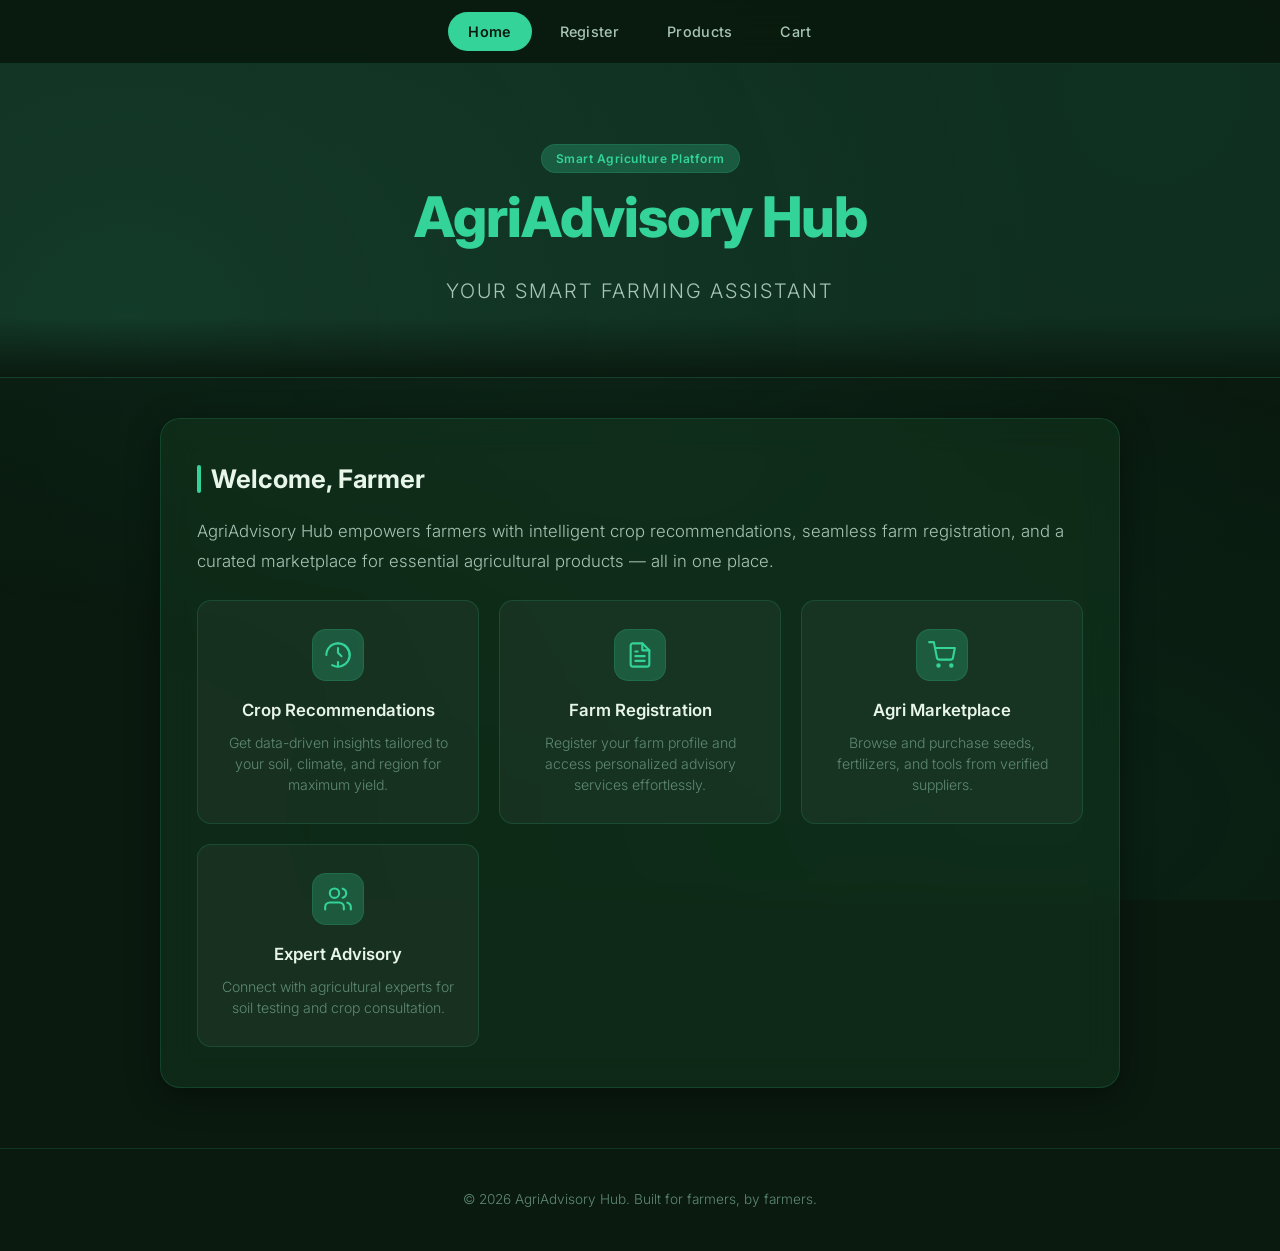
==== index.html @ b6ea13cc "feat: full UI overhaul, product catalogue, checkout with DB - Premium dark Earth & Growth theme (gla" ====
<!DOCTYPE html>
<html lang="en">

<head>
  <meta charset="UTF-8">
  <meta name="viewport" content="width=device-width, initial-scale=1.0">
  <meta name="description"
    content="AgriAdvisory Hub — Smart farming assistant for crop recommendations, farm registration, and agricultural products.">
  <title>AgriAdvisory Hub — Smart Farming Assistant</title>
  <link rel="stylesheet" href="style.css">
</head>

<body>

  <nav>
    <a href="index.html" class="active">Home</a>
    <a href="register.html">Register</a>
    <a href="products.html">Products</a>
    <a href="checkout.html">Cart</a>
  </nav>

  <header>
    <span class="badge">Smart Agriculture Platform</span>
    <h1>AgriAdvisory Hub</h1>
    <p>Your Smart Farming Assistant</p>
  </header>

  <div class="section">
    <h2>Welcome, Farmer</h2>
    <p>
      AgriAdvisory Hub empowers farmers with intelligent crop recommendations,
      seamless farm registration, and a curated marketplace for essential
      agricultural products — all in one place.
    </p>

    <div class="features">
      <div class="feature-card">
        <div class="feature-icon">
          <svg xmlns="http://www.w3.org/2000/svg" width="28" height="28" viewBox="0 0 24 24" fill="none"
            stroke="currentColor" stroke-width="1.8" stroke-linecap="round" stroke-linejoin="round">
            <path d="M12 2a10 10 0 0 1 10 10" />
            <path d="M2 12C2 6.48 6.48 2 12 2" />
            <path d="M7 20.7a10 10 0 0 0 10-17.4" />
            <path d="M12 22v-4" />
            <path d="M12 6v4l3 3" />
          </svg>
        </div>
        <h3>Crop Recommendations</h3>
        <p>Get data-driven insights tailored to your soil, climate, and region for maximum yield.</p>
      </div>
      <div class="feature-card">
        <div class="feature-icon">
          <svg xmlns="http://www.w3.org/2000/svg" width="28" height="28" viewBox="0 0 24 24" fill="none"
            stroke="currentColor" stroke-width="1.8" stroke-linecap="round" stroke-linejoin="round">
            <path d="M14 2H6a2 2 0 0 0-2 2v16a2 2 0 0 0 2 2h12a2 2 0 0 0 2-2V8z" />
            <polyline points="14 2 14 8 20 8" />
            <line x1="16" y1="13" x2="8" y2="13" />
            <line x1="16" y1="17" x2="8" y2="17" />
            <polyline points="10 9 9 9 8 9" />
          </svg>
        </div>
        <h3>Farm Registration</h3>
        <p>Register your farm profile and access personalized advisory services effortlessly.</p>
      </div>
      <div class="feature-card">
        <div class="feature-icon">
          <svg xmlns="http://www.w3.org/2000/svg" width="28" height="28" viewBox="0 0 24 24" fill="none"
            stroke="currentColor" stroke-width="1.8" stroke-linecap="round" stroke-linejoin="round">
            <circle cx="9" cy="21" r="1" />
            <circle cx="20" cy="21" r="1" />
            <path d="M1 1h4l2.68 13.39a2 2 0 0 0 2 1.61h9.72a2 2 0 0 0 2-1.61L23 6H6" />
          </svg>
        </div>
        <h3>Agri Marketplace</h3>
        <p>Browse and purchase seeds, fertilizers, and tools from verified suppliers.</p>
      </div>
      <div class="feature-card">
        <div class="feature-icon">
          <svg xmlns="http://www.w3.org/2000/svg" width="28" height="28" viewBox="0 0 24 24" fill="none"
            stroke="currentColor" stroke-width="1.8" stroke-linecap="round" stroke-linejoin="round">
            <path d="M17 21v-2a4 4 0 0 0-4-4H5a4 4 0 0 0-4 4v2" />
            <circle cx="9" cy="7" r="4" />
            <path d="M23 21v-2a4 4 0 0 0-3-3.87" />
            <path d="M16 3.13a4 4 0 0 1 0 7.75" />
          </svg>
        </div>
        <h3>Expert Advisory</h3>
        <p>Connect with agricultural experts for soil testing and crop consultation.</p>
      </div>
    </div>
  </div>

  <footer>
    <p>&copy; 2026 AgriAdvisory Hub. Built for farmers, by farmers.</p>
  </footer>

</body>

</html>
---- style.css ----
/* ===== GOOGLE FONTS ===== */
@import url('https://fonts.googleapis.com/css2?family=Inter:wght@300;400;500;600;700;800&display=swap');

/* ===== CSS VARIABLES ===== */
:root {
    --bg-primary: #0a1a0f;
    --bg-secondary: #0f261a;
    --bg-card: rgba(20, 60, 35, 0.45);
    --bg-card-hover: rgba(30, 80, 50, 0.55);
    --bg-glass: rgba(255, 255, 255, 0.04);

    --accent-primary: #34d399;
    --accent-secondary: #10b981;
    --accent-glow: rgba(52, 211, 153, 0.25);
    --accent-dark: #059669;

    --text-primary: #e8f5e9;
    --text-secondary: #a7c4b5;
    --text-muted: #5f8a72;

    --border-color: rgba(52, 211, 153, 0.15);
    --border-glow: rgba(52, 211, 153, 0.35);

    --shadow-sm: 0 2px 8px rgba(0, 0, 0, 0.3);
    --shadow-md: 0 8px 32px rgba(0, 0, 0, 0.4);
    --shadow-lg: 0 16px 48px rgba(0, 0, 0, 0.5);
    --shadow-glow: 0 0 30px rgba(52, 211, 153, 0.15);

    --radius-sm: 8px;
    --radius-md: 14px;
    --radius-lg: 20px;
    --radius-xl: 28px;

    --transition-fast: 0.2s cubic-bezier(0.4, 0, 0.2, 1);
    --transition-smooth: 0.4s cubic-bezier(0.4, 0, 0.2, 1);
    --transition-bounce: 0.5s cubic-bezier(0.34, 1.56, 0.64, 1);
}

/* ===== RESET & BASE ===== */
*,
*::before,
*::after {
    margin: 0;
    padding: 0;
    box-sizing: border-box;
}

html {
    scroll-behavior: smooth;
}

body {
    font-family: 'Inter', -apple-system, BlinkMacSystemFont, sans-serif;
    background: var(--bg-primary);
    color: var(--text-primary);
    min-height: 100vh;
    overflow-x: hidden;
    line-height: 1.6;
}

/* Animated background grain / pattern */
body::before {
    content: '';
    position: fixed;
    top: 0;
    left: 0;
    width: 100%;
    height: 100%;
    background:
        radial-gradient(ellipse 80% 60% at 20% 10%, rgba(52, 211, 153, 0.06), transparent),
        radial-gradient(ellipse 60% 50% at 80% 90%, rgba(16, 185, 129, 0.05), transparent),
        radial-gradient(ellipse 50% 40% at 50% 50%, rgba(52, 211, 153, 0.03), transparent);
    pointer-events: none;
    z-index: 0;
}

/* ===== NAVBAR ===== */
nav {
    position: sticky;
    top: 0;
    z-index: 100;
    background: rgba(10, 26, 15, 0.85);
    backdrop-filter: blur(20px) saturate(1.5);
    -webkit-backdrop-filter: blur(20px) saturate(1.5);
    border-bottom: 1px solid var(--border-color);
    padding: 0 40px;
    display: flex;
    justify-content: center;
    align-items: center;
    gap: 8px;
    height: 64px;
    transition: var(--transition-smooth);
}

nav a {
    color: var(--text-secondary);
    text-decoration: none;
    font-weight: 500;
    font-size: 0.9rem;
    padding: 8px 20px;
    border-radius: 50px;
    letter-spacing: 0.3px;
    transition: var(--transition-fast);
    position: relative;
    overflow: hidden;
}

nav a::before {
    content: '';
    position: absolute;
    inset: 0;
    background: var(--accent-glow);
    border-radius: 50px;
    opacity: 0;
    transform: scale(0.8);
    transition: var(--transition-smooth);
}

nav a:hover {
    color: var(--accent-primary);
    transform: translateY(-1px);
}

nav a:hover::before {
    opacity: 1;
    transform: scale(1);
}

nav a.active,
.active {
    color: var(--bg-primary);
    background: var(--accent-primary);
    font-weight: 600;
}

nav a.active::before {
    display: none;
}

/* ===== HEADER / HERO ===== */
header {
    position: relative;
    text-align: center;
    padding: 80px 30px 70px;
    background: var(--bg-secondary);
    border-bottom: 1px solid var(--border-color);
    overflow: hidden;
    z-index: 1;
}

header::before {
    content: '';
    position: absolute;
    top: -50%;
    left: -50%;
    width: 200%;
    height: 200%;
    background:
        radial-gradient(circle at 30% 70%, rgba(52, 211, 153, 0.12), transparent 50%),
        radial-gradient(circle at 70% 30%, rgba(16, 185, 129, 0.08), transparent 50%);
    animation: heroFloat 20s ease-in-out infinite alternate;
    z-index: -1;
}

@keyframes heroFloat {
    0% {
        transform: translate(0, 0) rotate(0deg);
    }

    100% {
        transform: translate(-5%, 3%) rotate(3deg);
    }
}

header::after {
    content: '';
    position: absolute;
    bottom: 0;
    left: 0;
    width: 100%;
    height: 60px;
    background: linear-gradient(to top, var(--bg-primary), transparent);
    z-index: 1;
}

header h1 {
    font-size: clamp(2.2rem, 5vw, 3.5rem);
    font-weight: 800;
    letter-spacing: -1px;
    margin-bottom: 12px;
    color: var(--accent-primary);
    position: relative;
    z-index: 2;
    animation: fadeInUp 0.8s ease-out;
}

header p {
    font-size: clamp(1rem, 2.5vw, 1.25rem);
    color: var(--text-secondary);
    font-weight: 300;
    letter-spacing: 2px;
    text-transform: uppercase;
    position: relative;
    z-index: 2;
    animation: fadeInUp 0.8s ease-out 0.15s both;
}

/* ===== ANIMATIONS ===== */
@keyframes fadeInUp {
    from {
        opacity: 0;
        transform: translateY(30px);
    }

    to {
        opacity: 1;
        transform: translateY(0);
    }
}

@keyframes fadeIn {
    from {
        opacity: 0;
    }

    to {
        opacity: 1;
    }
}

@keyframes slideUp {
    from {
        opacity: 0;
        transform: translateY(40px);
    }

    to {
        opacity: 1;
        transform: translateY(0);
    }
}

@keyframes pulse {

    0%,
    100% {
        transform: scale(1);
    }

    50% {
        transform: scale(1.03);
    }
}

@keyframes shimmer {
    0% {
        background-position: -200% center;
    }

    100% {
        background-position: 200% center;
    }
}

/* ===== SECTION (CARD) ===== */
.section {
    position: relative;
    background: var(--bg-card);
    backdrop-filter: blur(16px);
    -webkit-backdrop-filter: blur(16px);
    margin: 40px auto;
    padding: 40px 36px;
    max-width: 960px;
    border-radius: var(--radius-lg);
    border: 1px solid var(--border-color);
    box-shadow: var(--shadow-md);
    z-index: 1;
    animation: slideUp 0.6s ease-out 0.2s both;
    transition: var(--transition-smooth);
}

.section:hover {
    border-color: var(--border-glow);
    box-shadow: var(--shadow-md), var(--shadow-glow);
    transform: translateY(-2px);
}

.section h2 {
    font-size: 1.6rem;
    font-weight: 700;
    margin-bottom: 16px;
    color: var(--text-primary);
    display: flex;
    align-items: center;
    gap: 10px;
}

.section h2::before {
    content: '';
    display: inline-block;
    width: 4px;
    height: 28px;
    background: var(--accent-primary);
    border-radius: 4px;
}

.section p {
    color: var(--text-secondary);
    font-size: 1.05rem;
    line-height: 1.8;
    font-weight: 300;
}

/* ===== FORM ELEMENTS ===== */
input,
select,
textarea {
    width: 100%;
    padding: 14px 18px;
    margin: 8px 0;
    display: block;
    border-radius: var(--radius-sm);
    border: 1px solid var(--border-color);
    background: var(--bg-glass);
    color: var(--text-primary);
    font-family: 'Inter', sans-serif;
    font-size: 0.95rem;
    font-weight: 400;
    transition: var(--transition-fast);
    outline: none;
}

input::placeholder,
textarea::placeholder {
    color: var(--text-muted);
    font-weight: 300;
}

input:focus,
select:focus,
textarea:focus {
    border-color: var(--accent-primary);
    box-shadow: 0 0 0 3px var(--accent-glow), var(--shadow-sm);
    background: rgba(255, 255, 255, 0.06);
}

textarea {
    min-height: 100px;
    resize: vertical;
}

select {
    cursor: pointer;
    appearance: none;
    background-image: url("data:image/svg+xml,%3Csvg xmlns='http://www.w3.org/2000/svg' width='12' height='8' viewBox='0 0 12 8'%3E%3Cpath d='M1 1l5 5 5-5' stroke='%2334d399' stroke-width='2' fill='none'/%3E%3C/svg%3E");
    background-repeat: no-repeat;
    background-position: right 16px center;
    padding-right: 40px;
}

select option {
    background: var(--bg-secondary);
    color: var(--text-primary);
}

/* ===== BUTTONS ===== */
button {
    padding: 12px 28px;
    background: var(--accent-primary);
    color: var(--bg-primary);
    border: none;
    border-radius: var(--radius-sm);
    cursor: pointer;
    font-family: 'Inter', sans-serif;
    font-size: 0.9rem;
    font-weight: 600;
    letter-spacing: 0.3px;
    transition: var(--transition-fast);
    position: relative;
    overflow: hidden;
}

button:hover {
    background: var(--accent-secondary);
    transform: translateY(-1px);
}

button:active {
    transform: translateY(0) scale(0.98);
}

/* Delete / Remove button style */
button.btn-danger,
li button {
    background: #dc2626;
    color: #fff;
    padding: 8px 18px;
    font-size: 0.8rem;
}

button.btn-danger:hover,
li button:hover {
    background: #b91c1c;
}

/* ===== PRODUCTS GRID ===== */
#products {
    display: grid;
    grid-template-columns: repeat(auto-fill, minmax(270px, 1fr));
    gap: 24px;
    list-style: none;
    padding: 0;
}

#products li,
.product {
    background: var(--bg-card);
    backdrop-filter: blur(12px);
    -webkit-backdrop-filter: blur(12px);
    padding: 24px;
    border-radius: var(--radius-md);
    border: 1px solid var(--border-color);
    text-align: center;
    display: flex;
    flex-direction: column;
    align-items: center;
    gap: 12px;
    transition: var(--transition-smooth);
    animation: slideUp 0.5s ease-out both;
    color: var(--text-primary);
    font-weight: 500;
}

#products li:nth-child(1) {
    animation-delay: 0.1s;
}

#products li:nth-child(2) {
    animation-delay: 0.2s;
}

#products li:nth-child(3) {
    animation-delay: 0.3s;
}

#products li:nth-child(4) {
    animation-delay: 0.4s;
}

#products li:nth-child(5) {
    animation-delay: 0.5s;
}

#products li:nth-child(6) {
    animation-delay: 0.6s;
}

#products li:hover,
.product:hover {
    border-color: var(--border-glow);
    transform: translateY(-6px);
    box-shadow: var(--shadow-lg), var(--shadow-glow);
    background: var(--bg-card-hover);
}

.product img,
#products li img {
    width: 120px;
    height: 120px;
    object-fit: cover;
    border-radius: var(--radius-sm);
    border: 2px solid var(--border-color);
    transition: var(--transition-smooth);
}

#products li:hover img,
.product:hover img {
    border-color: var(--accent-primary);
    transform: scale(1.05);
}

#products li button {
    background: var(--accent-primary);
    color: var(--bg-primary);
    margin-top: 8px;
    border-radius: var(--radius-sm);
}

#products li button:hover {
    background: var(--accent-secondary);
}

/* ===== CART LIST ===== */
#cart {
    list-style: none;
    padding: 0;
}

#cart li,
li {
    list-style: none;
    background: var(--bg-glass);
    border: 1px solid var(--border-color);
    padding: 16px 20px;
    margin: 10px 0;
    border-radius: var(--radius-sm);
    display: flex;
    justify-content: space-between;
    align-items: center;
    color: var(--text-primary);
    font-weight: 500;
    transition: var(--transition-fast);
    animation: fadeIn 0.4s ease-out both;
}

#cart li:hover {
    background: var(--bg-card);
    border-color: var(--border-glow);
}

/* ===== TOTAL ===== */
h3#total,
#total {
    font-size: 1.4rem;
    font-weight: 700;
    color: var(--accent-primary);
    margin-top: 24px;
    padding: 20px 24px;
    background: var(--bg-glass);
    border: 1px solid var(--border-color);
    border-radius: var(--radius-sm);
    text-align: right;
}

/* ===== TOAST NOTIFICATION ===== */
.toast {
    position: fixed;
    bottom: 30px;
    right: 30px;
    background: var(--accent-primary);
    color: var(--bg-primary);
    padding: 14px 28px;
    border-radius: var(--radius-sm);
    font-weight: 600;
    font-size: 0.9rem;
    box-shadow: var(--shadow-md);
    display: none;
    z-index: 1000;
    transition: opacity 0.4s ease, transform 0.4s ease;
}

@keyframes toastIn {
    from {
        opacity: 0;
        transform: translateY(20px) scale(0.9);
    }

    to {
        opacity: 1;
        transform: translateY(0) scale(1);
    }
}

/* ===== MESSAGE / STATUS ===== */
#msg {
    margin-top: 16px;
    padding: 14px 20px;
    border-radius: var(--radius-sm);
    font-weight: 500;
    color: var(--accent-primary);
    background: var(--bg-glass);
    border: 1px solid var(--accent-glow);
    text-align: center;
    animation: fadeIn 0.4s ease-out;
}

#msg:empty {
    display: none;
}

/* ===== FOOTER ===== */
footer {
    text-align: center;
    padding: 40px 20px;
    color: var(--text-muted);
    font-size: 0.85rem;
    font-weight: 300;
    border-top: 1px solid var(--border-color);
    margin-top: 60px;
}

footer a {
    color: var(--accent-primary);
    text-decoration: none;
}

/* ===== FEATURES GRID (Home Page) ===== */
.features {
    display: grid;
    grid-template-columns: repeat(auto-fit, minmax(240px, 1fr));
    gap: 20px;
    margin-top: 24px;
}

.feature-card {
    background: var(--bg-glass);
    border: 1px solid var(--border-color);
    border-radius: var(--radius-md);
    padding: 28px 24px;
    text-align: center;
    transition: var(--transition-smooth);
    cursor: default;
}

.feature-card:hover {
    border-color: var(--border-glow);
    transform: translateY(-4px);
    box-shadow: var(--shadow-md), var(--shadow-glow);
    background: var(--bg-card);
}

.feature-card .feature-icon {
    width: 52px;
    height: 52px;
    border-radius: 14px;
    background: var(--accent-glow);
    border: 1px solid var(--border-color);
    display: flex;
    align-items: center;
    justify-content: center;
    margin: 0 auto 16px;
    color: var(--accent-primary);
    transition: var(--transition-smooth);
}

.feature-card:hover .feature-icon {
    background: rgba(52, 211, 153, 0.2);
    border-color: var(--border-glow);
    transform: scale(1.08);
}

.feature-card h3 {
    font-size: 1.05rem;
    font-weight: 600;
    margin-bottom: 8px;
    color: var(--text-primary);
}

.feature-card p {
    font-size: 0.88rem;
    color: var(--text-muted);
    line-height: 1.5;
}

/* ===== BADGE / PILLS ===== */
.badge {
    display: inline-block;
    padding: 4px 14px;
    border-radius: 50px;
    font-size: 0.75rem;
    font-weight: 600;
    background: var(--accent-glow);
    color: var(--accent-primary);
    border: 1px solid var(--border-color);
    letter-spacing: 0.5px;
}

/* ===== FORM GROUP ===== */
.form-group {
    margin-bottom: 4px;
}

.form-group label {
    display: block;
    font-size: 0.85rem;
    font-weight: 500;
    color: var(--text-secondary);
    margin-bottom: 6px;
    letter-spacing: 0.3px;
}

/* ===== EMPTY STATE ===== */
.empty-state {
    text-align: center;
    padding: 50px 30px;
    color: var(--text-muted);
}

.empty-state p {
    font-size: 1rem;
    font-weight: 400;
}

/* ===== SCROLLBAR ===== */
::-webkit-scrollbar {
    width: 8px;
}

::-webkit-scrollbar-track {
    background: var(--bg-primary);
}

::-webkit-scrollbar-thumb {
    background: var(--border-color);
    border-radius: 4px;
}

::-webkit-scrollbar-thumb:hover {
    background: var(--accent-glow);
}

/* ===== RESPONSIVE ===== */
@media (max-width: 768px) {
    nav {
        padding: 0 16px;
        gap: 4px;
        height: 56px;
        flex-wrap: wrap;
        justify-content: center;
    }

    nav a {
        font-size: 0.8rem;
        padding: 6px 14px;
    }

    header {
        padding: 50px 20px 50px;
    }

    .section {
        margin: 24px 16px;
        padding: 28px 20px;
    }

    #products {
        grid-template-columns: repeat(auto-fill, minmax(200px, 1fr));
        gap: 16px;
    }

    .features {
        grid-template-columns: 1fr;
    }

    input,
    select,
    textarea {
        width: 100%;
    }
}

@media (max-width: 480px) {
    header h1 {
        font-size: 1.8rem;
    }

    nav {
        gap: 2px;
    }

    nav a {
        font-size: 0.75rem;
        padding: 5px 10px;
    }

    #products {
        grid-template-columns: 1fr;
    }

    .checkout-grid {
        grid-template-columns: 1fr;
    }
}

/* ===== CHECKOUT STYLES ===== */

/* Slim header variant for inner pages */
header.header-slim {
    padding: 48px 30px 44px;
}

header.header-slim h1 {
    font-size: clamp(1.8rem, 4vw, 2.8rem);
}

/* Two-panel grid layout */
.checkout-grid {
    display: grid;
    grid-template-columns: 1fr 1fr;
    gap: 24px;
    max-width: 1100px;
    margin: 0 auto 60px;
    padding: 0 24px;
}

/* Each checkout panel is a .section but inside the grid */
.checkout-panel {
    margin: 0;
    max-width: none;
    animation-delay: 0.1s;
}

.checkout-panel:nth-child(2) {
    animation-delay: 0.2s;
}

/* Order total row */
.order-total-row {
    display: flex;
    justify-content: space-between;
    align-items: center;
    margin-top: 20px;
    padding: 16px 20px;
    background: var(--bg-glass);
    border: 1px solid var(--border-color);
    border-radius: var(--radius-sm);
    font-weight: 600;
    color: var(--text-secondary);
}

.total-amount {
    font-size: 1.3rem;
    font-weight: 700;
    color: var(--accent-primary);
}

/* Place order button — full width, slightly larger */
.btn-place-order {
    width: 100%;
    padding: 16px;
    font-size: 1rem;
    border-radius: var(--radius-sm);
    margin-top: 8px;
    letter-spacing: 0.4px;
}

/* Order status message */
.order-msg {
    margin-top: 12px;
    font-size: 0.9rem;
    color: #f87171;
    min-height: 20px;
}

.order-msg:empty {
    display: none;
}

/* Success screen */
.order-success-panel {
    text-align: center;
    max-width: 560px;
}

.success-icon {
    width: 80px;
    height: 80px;
    border-radius: 50%;
    background: rgba(52, 211, 153, 0.12);
    border: 1px solid var(--border-color);
    display: flex;
    align-items: center;
    justify-content: center;
    margin: 0 auto 24px;
    color: var(--accent-primary);
}

.order-ref {
    margin-top: 12px;
    font-family: 'Courier New', monospace;
    font-size: 0.95rem;
    color: var(--accent-primary);
    letter-spacing: 1px;
    font-weight: 600;
}

.link-accent {
    color: var(--accent-primary);
    text-decoration: none;
    font-weight: 500;
}

.link-accent:hover {
    text-decoration: underline;
}

.btn-outline-link {
    display: inline-block;
    margin-top: 24px;
    padding: 12px 28px;
    border: 1px solid var(--accent-primary);
    border-radius: var(--radius-sm);
    color: var(--accent-primary);
    text-decoration: none;
    font-weight: 600;
    font-size: 0.9rem;
    transition: var(--transition-fast);
}

.btn-outline-link:hover {
    background: var(--accent-primary);
    color: var(--bg-primary);
}

/* Checkout responsive */
@media (max-width: 768px) {
    .checkout-grid {
        grid-template-columns: 1fr;
        padding: 0 16px;
    }
}
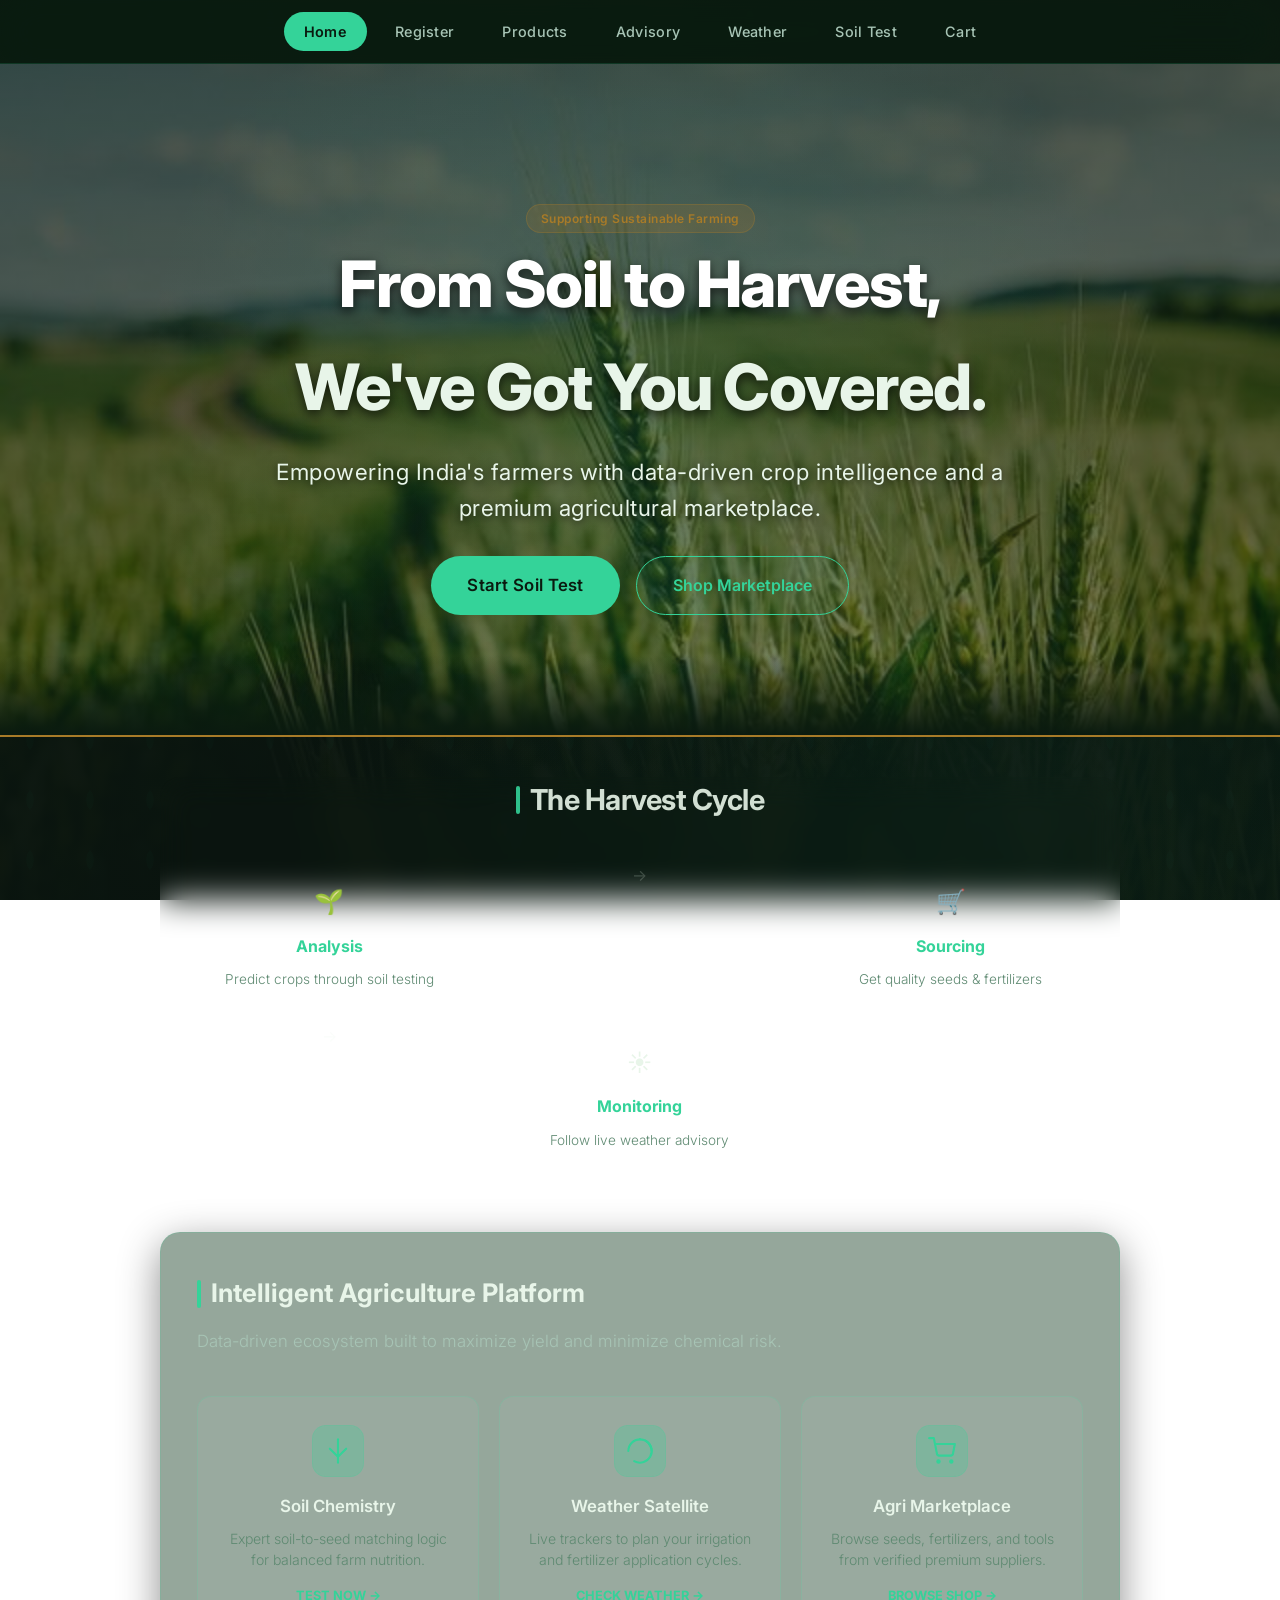
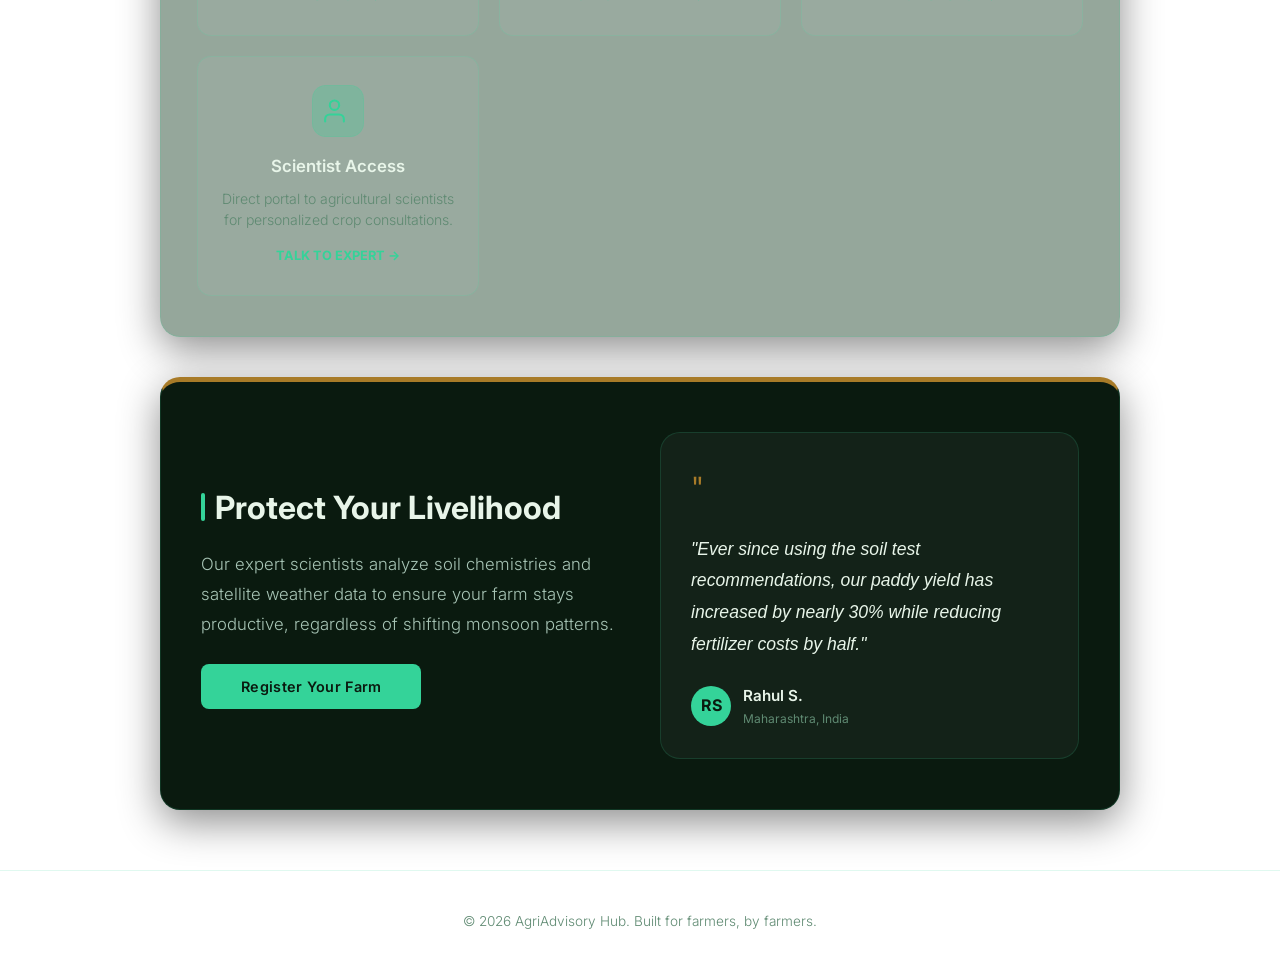
==== commit 70a5e3a1: "Update AgriAdvisory Hub project with latest features and documentation" ====
--- a/index.html
+++ b/index.html
@@ -16,53 +16,96 @@
     <a href="index.html" class="active">Home</a>
     <a href="register.html">Register</a>
     <a href="products.html">Products</a>
+    <a href="advisory.html">Advisory</a>
+    <a href="weather.html">Weather</a>
+    <a href="soil.html">Soil Test</a>
     <a href="checkout.html">Cart</a>
   </nav>
 
   <header>
-    <span class="badge">Smart Agriculture Platform</span>
-    <h1>AgriAdvisory Hub</h1>
-    <p>Your Smart Farming Assistant</p>
+    <div style="max-width: 900px; margin: 0 auto; position: relative; z-index: 10;">
+      <span class="badge"
+        style="background: rgba(168, 123, 40, 0.2); color: var(--accent-earth); border-color: rgba(168, 123, 40, 0.3);">Supporting
+        Sustainable Farming</span>
+      <h1>From Soil to Harvest,<br><span style="color: var(--text-primary);">We've Got You Covered.</span></h1>
+      <p style="margin-bottom: 30px;">Empowering India's farmers with data-driven crop intelligence and a premium
+        agricultural marketplace.</p>
+
+      <div style="display: flex; gap: 16px; justify-content: center; flex-wrap: wrap;">
+        <button onclick="location.href='soil.html'"
+          style="padding: 16px 36px; font-size: 1.05rem; border-radius: 50px;">
+          Start Soil Test
+        </button>
+        <a href="products.html"
+          style="padding: 16px 36px; text-decoration: none; color: var(--accent-primary); border: 1px solid var(--accent-primary); border-radius: 50px; font-weight: 600; background: rgba(52, 211, 153, 0.05); transition: 0.3s; font-size: 1rem;">
+          Shop Marketplace
+        </a>
+      </div>
+    </div>
   </header>
 
-  <div class="section">
-    <h2>Welcome, Farmer</h2>
-    <p>
-      AgriAdvisory Hub empowers farmers with intelligent crop recommendations,
-      seamless farm registration, and a curated marketplace for essential
-      agricultural products — all in one place.
-    </p>
+  <!-- THE FARMER JOURNEY -->
+  <div class="section" style="background: none; border: none; box-shadow: none; padding: 0 20px;">
+    <h2 style="justify-content: center; font-size: 1.8rem; letter-spacing: -0.5px; opacity: 0.9; margin-bottom: 40px;">
+      The Harvest Cycle</h2>
+    <div class="features" style="gap: 12px;">
+      <div style="text-align: center; flex: 1; padding: 20px; border-radius: 12px;">
+        <span style="font-size: 1.5rem; display: block; margin-bottom: 12px;">🌱</span>
+        <h4 style="color: var(--accent-primary); margin-bottom: 8px;">Analysis</h4>
+        <p style="font-size: 0.85rem; color: var(--text-muted);">Predict crops through soil testing</p>
+      </div>
+      <div style="text-align: center; flex: 0.4; opacity: 0.2;">→</div>
+      <div style="text-align: center; flex: 1; padding: 20px; border-radius: 12px;">
+        <span style="font-size: 1.5rem; display: block; margin-bottom: 12px;">🛒</span>
+        <h4 style="color: var(--accent-primary); margin-bottom: 8px;">Sourcing</h4>
+        <p style="font-size: 0.85rem; color: var(--text-muted);">Get quality seeds & fertilizers</p>
+      </div>
+      <div style="text-align: center; flex: 0.4; opacity: 0.2;">→</div>
+      <div style="text-align: center; flex: 1; padding: 20px; border-radius: 12px;">
+        <span style="font-size: 1.5rem; display: block; margin-bottom: 12px;">☀️</span>
+        <h4 style="color: var(--accent-primary); margin-bottom: 8px;">Monitoring</h4>
+        <p style="font-size: 0.85rem; color: var(--text-muted);">Follow live weather advisory</p>
+      </div>
+    </div>
+  </div>
+
+  <div class="section" style="margin-top: 60px;">
+    <h2 style="margin-bottom: 12px;">Intelligent Agriculture Platform</h2>
+    <p style="margin-bottom: 40px;">Data-driven ecosystem built to maximize yield and minimize chemical risk.</p>
 
     <div class="features">
-      <div class="feature-card">
+      <div class="feature-card" onclick="location.href='soil.html'" style="cursor: pointer;">
+        <div class="feature-icon">
+          <svg xmlns="http://www.w3.org/2000/svg" width="28" height="28" viewBox="0 0 24 24" fill="none"
+            stroke="currentColor" stroke-width="1.8" stroke-linecap="round" stroke-linejoin="round">
+            <path d="M12 2v20" />
+            <path d="m5 10 7 7 7-7" />
+          </svg>
+        </div>
+        <h3>Soil Chemistry</h3>
+        <p>Expert soil-to-seed matching logic for balanced farm nutrition.</p>
+        <span
+          style="font-size: 0.8rem; color: var(--accent-primary); font-weight: 700; margin-top: 16px; display: block;">TEST
+          NOW →</span>
+      </div>
+
+      <div class="feature-card" onclick="location.href='weather.html'" style="cursor: pointer;">
         <div class="feature-icon">
           <svg xmlns="http://www.w3.org/2000/svg" width="28" height="28" viewBox="0 0 24 24" fill="none"
             stroke="currentColor" stroke-width="1.8" stroke-linecap="round" stroke-linejoin="round">
             <path d="M12 2a10 10 0 0 1 10 10" />
             <path d="M2 12C2 6.48 6.48 2 12 2" />
             <path d="M7 20.7a10 10 0 0 0 10-17.4" />
-            <path d="M12 22v-4" />
-            <path d="M12 6v4l3 3" />
           </svg>
         </div>
-        <h3>Crop Recommendations</h3>
-        <p>Get data-driven insights tailored to your soil, climate, and region for maximum yield.</p>
+        <h3>Weather Satellite</h3>
+        <p>Live trackers to plan your irrigation and fertilizer application cycles.</p>
+        <span
+          style="font-size: 0.8rem; color: var(--accent-primary); font-weight: 700; margin-top: 16px; display: block;">CHECK
+          WEATHER →</span>
       </div>
-      <div class="feature-card">
-        <div class="feature-icon">
-          <svg xmlns="http://www.w3.org/2000/svg" width="28" height="28" viewBox="0 0 24 24" fill="none"
-            stroke="currentColor" stroke-width="1.8" stroke-linecap="round" stroke-linejoin="round">
-            <path d="M14 2H6a2 2 0 0 0-2 2v16a2 2 0 0 0 2 2h12a2 2 0 0 0 2-2V8z" />
-            <polyline points="14 2 14 8 20 8" />
-            <line x1="16" y1="13" x2="8" y2="13" />
-            <line x1="16" y1="17" x2="8" y2="17" />
-            <polyline points="10 9 9 9 8 9" />
-          </svg>
-        </div>
-        <h3>Farm Registration</h3>
-        <p>Register your farm profile and access personalized advisory services effortlessly.</p>
-      </div>
-      <div class="feature-card">
+
+      <div class="feature-card" onclick="location.href='products.html'" style="cursor: pointer;">
         <div class="feature-icon">
           <svg xmlns="http://www.w3.org/2000/svg" width="28" height="28" viewBox="0 0 24 24" fill="none"
             stroke="currentColor" stroke-width="1.8" stroke-linecap="round" stroke-linejoin="round">
@@ -72,20 +115,56 @@
           </svg>
         </div>
         <h3>Agri Marketplace</h3>
-        <p>Browse and purchase seeds, fertilizers, and tools from verified suppliers.</p>
+        <p>Browse seeds, fertilizers, and tools from verified premium suppliers.</p>
+        <span
+          style="font-size: 0.8rem; color: var(--accent-primary); font-weight: 700; margin-top: 16px; display: block;">BROWSE
+          SHOP →</span>
       </div>
-      <div class="feature-card">
+
+      <div class="feature-card" onclick="location.href='advisory.html'" style="cursor: pointer;">
         <div class="feature-icon">
           <svg xmlns="http://www.w3.org/2000/svg" width="28" height="28" viewBox="0 0 24 24" fill="none"
             stroke="currentColor" stroke-width="1.8" stroke-linecap="round" stroke-linejoin="round">
             <path d="M17 21v-2a4 4 0 0 0-4-4H5a4 4 0 0 0-4 4v2" />
             <circle cx="9" cy="7" r="4" />
-            <path d="M23 21v-2a4 4 0 0 0-3-3.87" />
-            <path d="M16 3.13a4 4 0 0 1 0 7.75" />
           </svg>
         </div>
-        <h3>Expert Advisory</h3>
-        <p>Connect with agricultural experts for soil testing and crop consultation.</p>
+        <h3>Scientist Access</h3>
+        <p>Direct portal to agricultural scientists for personalized crop consultations.</p>
+        <span
+          style="font-size: 0.8rem; color: var(--accent-primary); font-weight: 700; margin-top: 16px; display: block;">TALK
+          TO EXPERT →</span>
+      </div>
+    </div>
+  </div>
+
+  <div class="section"
+    style="background: var(--bg-primary); border-top: 5px solid var(--accent-earth); padding: 50px 40px;">
+    <div style="display: grid; grid-template-columns: 1fr 1fr; gap: 40px; align-items: center;">
+      <div>
+        <h2 style="font-size: 2rem; color: var(--text-primary);">Protect Your Livelihood</h2>
+        <p style="margin-top: 16px; color: var(--text-secondary); line-height: 1.8;">Our expert scientists analyze soil
+          chemistries and satellite weather data to ensure your farm stays productive, regardless of shifting monsoon
+          patterns.</p>
+        <button onclick="location.href='register.html'" style="margin-top: 24px; padding: 14px 40px;">Register Your
+          Farm</button>
+      </div>
+      <div>
+        <div
+          style="background: var(--bg-glass); border-radius: var(--radius-lg); padding: 30px; border: 1px solid var(--border-color);">
+          <div style="color: var(--accent-earth); font-size: 2rem; margin-bottom: 20px;">"</div>
+          <p style="font-style: italic; font-size: 1.1rem; color: var(--text-primary);">"Ever since using the soil test
+            recommendations, our paddy yield has increased by nearly 30% while reducing fertilizer costs by half."</p>
+          <div style="margin-top: 24px; display: flex; align-items: center; gap: 12px;">
+            <div
+              style="width: 40px; height: 40px; border-radius: 50%; background: var(--accent-primary); display:flex; align-items:center; justify-content:center; color: var(--bg-primary); font-weight:bold;">
+              RS</div>
+            <div>
+              <div style="font-weight: 600; font-size: 0.95rem;">Rahul S.</div>
+              <div style="font-size: 0.75rem; color: var(--text-muted);">Maharashtra, India</div>
+            </div>
+          </div>
+        </div>
       </div>
     </div>
   </div>
--- a/style.css
+++ b/style.css
@@ -13,6 +13,9 @@
     --accent-secondary: #10b981;
     --accent-glow: rgba(52, 211, 153, 0.25);
     --accent-dark: #059669;
+    --accent-earth: #a87b28;
+    /* Earthy brown for highlights */
+    --accent-gold: #f59e0b;
 
     --text-primary: #e8f5e9;
     --text-secondary: #a7c4b5;
@@ -22,9 +25,10 @@
     --border-glow: rgba(52, 211, 153, 0.35);
 
     --shadow-sm: 0 2px 8px rgba(0, 0, 0, 0.3);
-    --shadow-md: 0 8px 32px rgba(0, 0, 0, 0.4);
-    --shadow-lg: 0 16px 48px rgba(0, 0, 0, 0.5);
-    --shadow-glow: 0 0 30px rgba(52, 211, 153, 0.15);
+    --shadow-md: 0 12px 40px rgba(0, 0, 0, 0.45);
+    --shadow-lg: 0 24px 64px rgba(0, 0, 0, 0.6);
+    --shadow-glow: 0 0 30px rgba(52, 211, 153, 0.2);
+    --shadow-accent: 0 8px 24px rgba(16, 185, 129, 0.3);
 
     --radius-sm: 8px;
     --radius-md: 14px;
@@ -51,11 +55,14 @@
 
 body {
     font-family: 'Inter', -apple-system, BlinkMacSystemFont, sans-serif;
-    background: var(--bg-primary);
+    background: linear-gradient(rgba(10, 20, 15, 0.97), rgba(10, 20, 15, 0.97)), url('images/hero_bg.png');
+    background-attachment: fixed;
+    background-size: cover;
+    background-position: center;
     color: var(--text-primary);
     min-height: 100vh;
+    line-height: 1.6;
     overflow-x: hidden;
-    line-height: 1.6;
 }
 
 /* Animated background grain / pattern */
@@ -69,7 +76,8 @@
     background:
         radial-gradient(ellipse 80% 60% at 20% 10%, rgba(52, 211, 153, 0.06), transparent),
         radial-gradient(ellipse 60% 50% at 80% 90%, rgba(16, 185, 129, 0.05), transparent),
-        radial-gradient(ellipse 50% 40% at 50% 50%, rgba(52, 211, 153, 0.03), transparent);
+        radial-gradient(ellipse 50% 40% at 50% 50%, rgba(168, 123, 40, 0.02), transparent),
+        url("data:image/svg+xml,%3Csvg width='60' height='60' viewBox='0 0 60 60' xmlns='http://www.w3.org/2000/svg'%3E%3Cpath d='M30 10c-5 5-5 15 0 20 5-5 5-15 0-20z' fill='%2334d399' fill-opacity='0.02'/%3E%3C/svg%3E");
     pointer-events: none;
     z-index: 0;
 }
@@ -141,9 +149,13 @@
 header {
     position: relative;
     text-align: center;
-    padding: 80px 30px 70px;
-    background: var(--bg-secondary);
-    border-bottom: 1px solid var(--border-color);
+    padding: 140px 30px 120px;
+    background: linear-gradient(rgba(10, 26, 15, 0.75), rgba(10, 26, 15, 0.5)), url('images/hero_bg.png');
+    background-size: cover;
+    background-position: center;
+    background-attachment: fixed;
+    /* Parallax effect */
+    border-bottom: 2px solid var(--accent-earth);
     overflow: hidden;
     z-index: 1;
 }
@@ -151,14 +163,8 @@
 header::before {
     content: '';
     position: absolute;
-    top: -50%;
-    left: -50%;
-    width: 200%;
-    height: 200%;
-    background:
-        radial-gradient(circle at 30% 70%, rgba(52, 211, 153, 0.12), transparent 50%),
-        radial-gradient(circle at 70% 30%, rgba(16, 185, 129, 0.08), transparent 50%);
-    animation: heroFloat 20s ease-in-out infinite alternate;
+    inset: 0;
+    background: radial-gradient(circle at 50% 50%, rgba(52, 211, 153, 0.1), transparent 70%);
     z-index: -1;
 }
 
@@ -178,28 +184,64 @@
     bottom: 0;
     left: 0;
     width: 100%;
-    height: 60px;
+    height: 80px;
     background: linear-gradient(to top, var(--bg-primary), transparent);
     z-index: 1;
 }
 
+/* Glass Widget Utility */
+.glass-widget {
+    background: rgba(255, 255, 255, 0.03);
+    backdrop-filter: blur(12px);
+    -webkit-backdrop-filter: blur(12px);
+    border: 1px solid rgba(255, 255, 255, 0.08);
+    border-radius: var(--radius-md);
+    padding: 24px;
+    box-shadow: var(--shadow-md);
+}
+
+.live-indicator {
+    display: inline-flex;
+    align-items: center;
+    gap: 6px;
+    font-size: 0.75rem;
+    font-weight: 700;
+    color: var(--accent-primary);
+    text-transform: uppercase;
+    letter-spacing: 1px;
+}
+
+.live-indicator::before {
+    content: '';
+    width: 8px;
+    height: 8px;
+    background: var(--accent-primary);
+    border-radius: 50%;
+    animation: pulse 1.5s infinite;
+}
+
 header h1 {
-    font-size: clamp(2.2rem, 5vw, 3.5rem);
+    font-size: clamp(2.5rem, 6vw, 4rem);
     font-weight: 800;
-    letter-spacing: -1px;
-    margin-bottom: 12px;
-    color: var(--accent-primary);
+    letter-spacing: -1.5px;
+    margin-bottom: 16px;
+    color: #fff;
+    /* True white for high contrast */
+    text-shadow: 0 4px 12px rgba(0, 0, 0, 0.7);
+    /* Glow for legibility */
     position: relative;
     z-index: 2;
     animation: fadeInUp 0.8s ease-out;
 }
 
 header p {
-    font-size: clamp(1rem, 2.5vw, 1.25rem);
-    color: var(--text-secondary);
-    font-weight: 300;
-    letter-spacing: 2px;
-    text-transform: uppercase;
+    font-size: clamp(1.1rem, 2.5vw, 1.4rem);
+    color: var(--text-primary);
+    font-weight: 400;
+    letter-spacing: 0.5px;
+    text-shadow: 0 2px 8px rgba(0, 0, 0, 0.7);
+    max-width: 800px;
+    margin: 0 auto 30px;
     position: relative;
     z-index: 2;
     animation: fadeInUp 0.8s ease-out 0.15s both;
@@ -908,4 +950,171 @@
         grid-template-columns: 1fr;
         padding: 0 16px;
     }
+}
+
+/* ===== COOKIE CONSENT BANNER ===== */
+.cookie-banner {
+    position: fixed;
+    bottom: 0;
+    left: 0;
+    right: 0;
+    z-index: 2000;
+    background: rgba(10, 26, 15, 0.95);
+    backdrop-filter: blur(24px);
+    -webkit-backdrop-filter: blur(24px);
+    border-top: 1px solid var(--border-glow);
+    padding: 20px 40px;
+    display: flex;
+    align-items: center;
+    justify-content: space-between;
+    gap: 20px;
+    box-shadow: 0 -8px 32px rgba(0, 0, 0, 0.5);
+    animation: cookieSlideUp 0.6s cubic-bezier(0.34, 1.56, 0.64, 1) both;
+}
+
+@keyframes cookieSlideUp {
+    from {
+        transform: translateY(100%);
+        opacity: 0;
+    }
+
+    to {
+        transform: translateY(0);
+        opacity: 1;
+    }
+}
+
+@keyframes cookieSlideDown {
+    from {
+        transform: translateY(0);
+        opacity: 1;
+    }
+
+    to {
+        transform: translateY(100%);
+        opacity: 0;
+    }
+}
+
+.cookie-banner.hiding {
+    animation: cookieSlideDown 0.4s ease-in forwards;
+}
+
+.cookie-banner__icon {
+    font-size: 1.8rem;
+    flex-shrink: 0;
+}
+
+.cookie-banner__text {
+    flex: 1;
+}
+
+.cookie-banner__text p {
+    color: var(--text-secondary);
+    font-size: 0.88rem;
+    line-height: 1.5;
+    margin: 0;
+}
+
+.cookie-banner__text strong {
+    color: var(--accent-primary);
+    font-weight: 600;
+}
+
+.cookie-banner__actions {
+    display: flex;
+    gap: 10px;
+    flex-shrink: 0;
+}
+
+.cookie-banner__actions button {
+    padding: 10px 24px;
+    font-size: 0.85rem;
+    border-radius: 50px;
+    font-weight: 600;
+    letter-spacing: 0.3px;
+    cursor: pointer;
+    transition: var(--transition-fast);
+}
+
+.cookie-btn-accept {
+    background: var(--accent-primary);
+    color: var(--bg-primary);
+    border: none;
+}
+
+.cookie-btn-accept:hover {
+    background: var(--accent-secondary);
+    transform: translateY(-1px);
+    box-shadow: 0 4px 16px rgba(52, 211, 153, 0.3);
+}
+
+.cookie-btn-decline {
+    background: transparent;
+    color: var(--text-secondary);
+    border: 1px solid var(--border-color);
+}
+
+.cookie-btn-decline:hover {
+    border-color: var(--text-secondary);
+    color: var(--text-primary);
+    transform: translateY(-1px);
+}
+
+/* ===== WELCOME BACK BAR ===== */
+.welcome-bar {
+    background: linear-gradient(90deg, rgba(52, 211, 153, 0.12), rgba(168, 123, 40, 0.08), rgba(52, 211, 153, 0.12));
+    border-bottom: 1px solid rgba(52, 211, 153, 0.2);
+    padding: 10px 40px;
+    display: flex;
+    align-items: center;
+    justify-content: center;
+    gap: 10px;
+    font-size: 0.88rem;
+    color: var(--text-secondary);
+    z-index: 99;
+    animation: fadeIn 0.6s ease-out;
+}
+
+.welcome-bar__name {
+    color: var(--accent-primary);
+    font-weight: 600;
+}
+
+.welcome-bar__dismiss {
+    background: none;
+    border: none;
+    color: var(--text-muted);
+    cursor: pointer;
+    font-size: 1.1rem;
+    padding: 2px 8px;
+    border-radius: 50%;
+    transition: var(--transition-fast);
+    line-height: 1;
+}
+
+.welcome-bar__dismiss:hover {
+    color: var(--text-primary);
+    background: rgba(255, 255, 255, 0.06);
+    transform: none;
+}
+
+/* Cookie banner responsive */
+@media (max-width: 768px) {
+    .cookie-banner {
+        flex-direction: column;
+        text-align: center;
+        padding: 20px 24px;
+        gap: 14px;
+    }
+
+    .cookie-banner__actions {
+        width: 100%;
+        justify-content: center;
+    }
+
+    .welcome-bar {
+        padding: 8px 16px;
+        font-size: 0.82rem;
+    }
 }
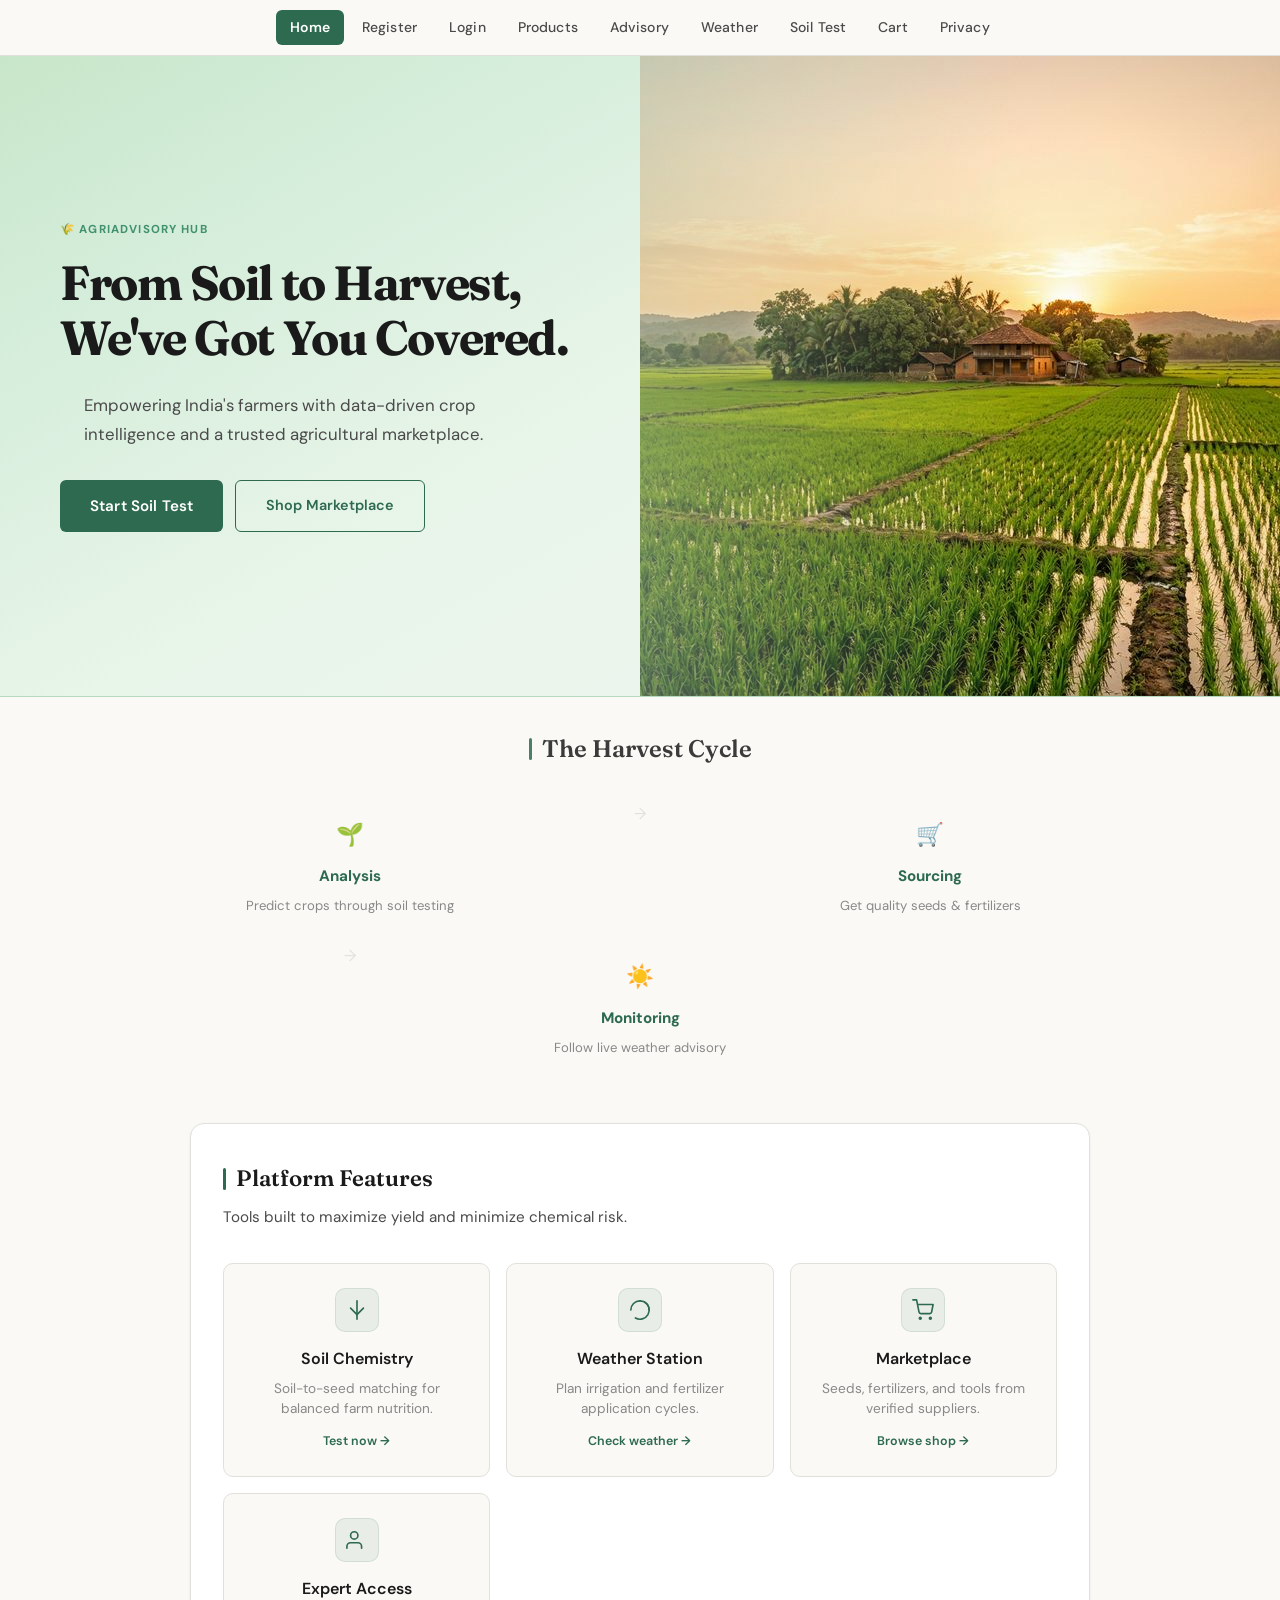
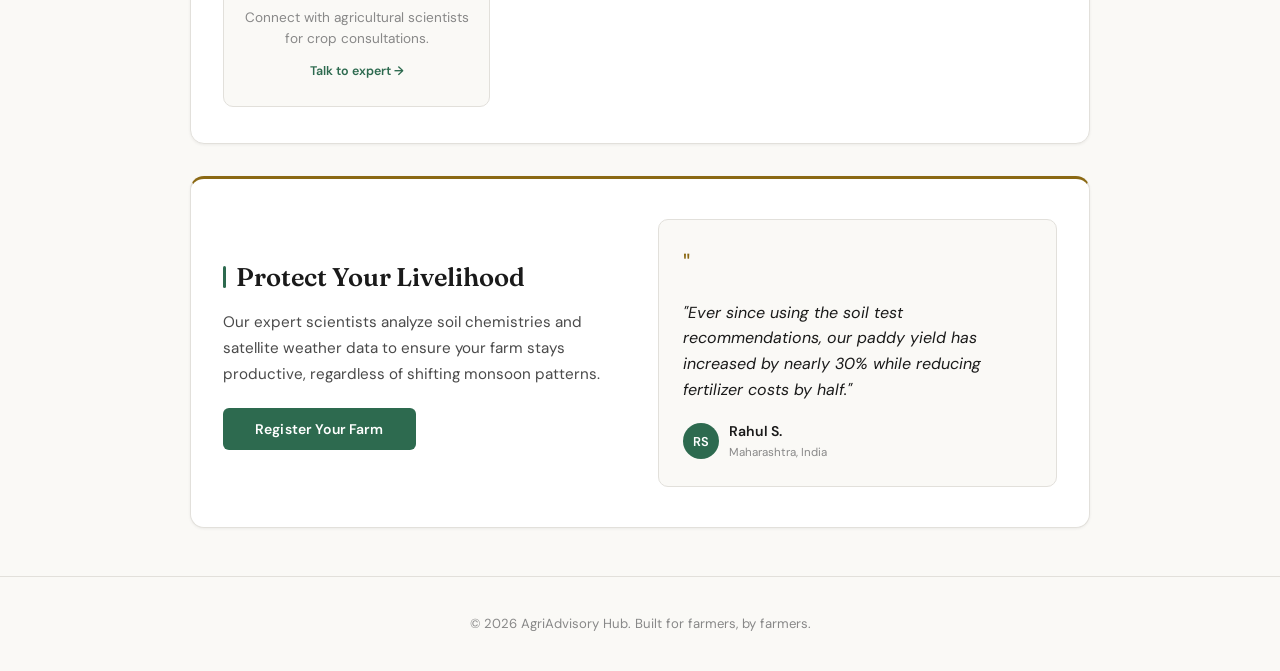
==== commit f210b210: "Add manual deployment guide, auth system, new pages & design refinements" ====
--- a/index.html
+++ b/index.html
@@ -15,153 +15,156 @@
   <nav>
     <a href="index.html" class="active">Home</a>
     <a href="register.html">Register</a>
+    <a href="login.html">Login</a>
     <a href="products.html">Products</a>
     <a href="advisory.html">Advisory</a>
     <a href="weather.html">Weather</a>
     <a href="soil.html">Soil Test</a>
     <a href="checkout.html">Cart</a>
+    <a href="privacy.html">Privacy</a>
   </nav>
 
-  <header>
-    <div style="max-width: 900px; margin: 0 auto; position: relative; z-index: 10;">
-      <span class="badge"
-        style="background: rgba(168, 123, 40, 0.2); color: var(--accent-earth); border-color: rgba(168, 123, 40, 0.3);">Supporting
-        Sustainable Farming</span>
-      <h1>From Soil to Harvest,<br><span style="color: var(--text-primary);">We've Got You Covered.</span></h1>
-      <p style="margin-bottom: 30px;">Empowering India's farmers with data-driven crop intelligence and a premium
-        agricultural marketplace.</p>
-
-      <div style="display: flex; gap: 16px; justify-content: center; flex-wrap: wrap;">
-        <button onclick="location.href='soil.html'"
-          style="padding: 16px 36px; font-size: 1.05rem; border-radius: 50px;">
+  <header style="padding: 0; text-align: left;" class="hero-split">
+    <div class="hero-text">
+      <span
+        style="display:inline-block; font-size:0.72rem; font-weight:700; letter-spacing:0.1em; text-transform:uppercase; color:var(--accent-secondary); margin-bottom:16px;">🌾
+        AgriAdvisory Hub</span>
+      <h1 style="font-size: clamp(2rem, 4.5vw, 3rem);">From Soil to Harvest,<br>We've Got You Covered.</h1>
+      <p style="margin-top:14px; color:var(--text-secondary); max-width:480px; font-size:1.05rem; line-height:1.7;">
+        Empowering India's farmers with data-driven crop intelligence and a trusted agricultural marketplace.</p>
+      <div style="display: flex; gap: 12px; flex-wrap: wrap; margin-top: 32px;">
+        <button onclick="location.href='soil.html'" style="padding: 13px 30px; font-size: 0.95rem;">
           Start Soil Test
         </button>
         <a href="products.html"
-          style="padding: 16px 36px; text-decoration: none; color: var(--accent-primary); border: 1px solid var(--accent-primary); border-radius: 50px; font-weight: 600; background: rgba(52, 211, 153, 0.05); transition: 0.3s; font-size: 1rem;">
+          style="padding: 13px 30px; text-decoration: none; color: var(--accent-primary); border: 1px solid var(--accent-primary); border-radius: var(--radius-sm); font-weight: 600; font-size: 0.9rem; transition: 0.2s; display:inline-flex; align-items:center;">
           Shop Marketplace
         </a>
       </div>
+    </div>
+    <div class="hero-image">
+      <img src="images/farm_hero.png" alt="Lush green paddy fields at golden hour">
     </div>
   </header>
 
   <!-- THE FARMER JOURNEY -->
   <div class="section" style="background: none; border: none; box-shadow: none; padding: 0 20px;">
-    <h2 style="justify-content: center; font-size: 1.8rem; letter-spacing: -0.5px; opacity: 0.9; margin-bottom: 40px;">
+    <h2 style="justify-content: center; font-size: 1.5rem; opacity: 0.85; margin-bottom: 32px;">
       The Harvest Cycle</h2>
-    <div class="features" style="gap: 12px;">
-      <div style="text-align: center; flex: 1; padding: 20px; border-radius: 12px;">
-        <span style="font-size: 1.5rem; display: block; margin-bottom: 12px;">🌱</span>
-        <h4 style="color: var(--accent-primary); margin-bottom: 8px;">Analysis</h4>
-        <p style="font-size: 0.85rem; color: var(--text-muted);">Predict crops through soil testing</p>
+    <div class="features" style="gap: 10px;">
+      <div style="text-align: center; flex: 1; padding: 16px; border-radius: 10px;">
+        <span style="font-size: 1.4rem; display: block; margin-bottom: 10px;">🌱</span>
+        <h4 style="color: var(--accent-primary); margin-bottom: 6px; font-size: 0.95rem;">Analysis</h4>
+        <p style="font-size: 0.82rem; color: var(--text-muted);">Predict crops through soil testing</p>
       </div>
-      <div style="text-align: center; flex: 0.4; opacity: 0.2;">→</div>
-      <div style="text-align: center; flex: 1; padding: 20px; border-radius: 12px;">
-        <span style="font-size: 1.5rem; display: block; margin-bottom: 12px;">🛒</span>
-        <h4 style="color: var(--accent-primary); margin-bottom: 8px;">Sourcing</h4>
-        <p style="font-size: 0.85rem; color: var(--text-muted);">Get quality seeds & fertilizers</p>
+      <div style="text-align: center; flex: 0.3; opacity: 0.2; color: var(--text-muted);">→</div>
+      <div style="text-align: center; flex: 1; padding: 16px; border-radius: 10px;">
+        <span style="font-size: 1.4rem; display: block; margin-bottom: 10px;">🛒</span>
+        <h4 style="color: var(--accent-primary); margin-bottom: 6px; font-size: 0.95rem;">Sourcing</h4>
+        <p style="font-size: 0.82rem; color: var(--text-muted);">Get quality seeds &amp; fertilizers</p>
       </div>
-      <div style="text-align: center; flex: 0.4; opacity: 0.2;">→</div>
-      <div style="text-align: center; flex: 1; padding: 20px; border-radius: 12px;">
-        <span style="font-size: 1.5rem; display: block; margin-bottom: 12px;">☀️</span>
-        <h4 style="color: var(--accent-primary); margin-bottom: 8px;">Monitoring</h4>
-        <p style="font-size: 0.85rem; color: var(--text-muted);">Follow live weather advisory</p>
+      <div style="text-align: center; flex: 0.3; opacity: 0.2; color: var(--text-muted);">→</div>
+      <div style="text-align: center; flex: 1; padding: 16px; border-radius: 10px;">
+        <span style="font-size: 1.4rem; display: block; margin-bottom: 10px;">☀️</span>
+        <h4 style="color: var(--accent-primary); margin-bottom: 6px; font-size: 0.95rem;">Monitoring</h4>
+        <p style="font-size: 0.82rem; color: var(--text-muted);">Follow live weather advisory</p>
       </div>
     </div>
   </div>
 
-  <div class="section" style="margin-top: 60px;">
-    <h2 style="margin-bottom: 12px;">Intelligent Agriculture Platform</h2>
-    <p style="margin-bottom: 40px;">Data-driven ecosystem built to maximize yield and minimize chemical risk.</p>
+  <div class="section" style="margin-top: 48px;">
+    <h2 style="margin-bottom: 8px;">Platform Features</h2>
+    <p style="margin-bottom: 32px;">Tools built to maximize yield and minimize chemical risk.</p>
 
     <div class="features">
       <div class="feature-card" onclick="location.href='soil.html'" style="cursor: pointer;">
         <div class="feature-icon">
-          <svg xmlns="http://www.w3.org/2000/svg" width="28" height="28" viewBox="0 0 24 24" fill="none"
+          <svg xmlns="http://www.w3.org/2000/svg" width="22" height="22" viewBox="0 0 24 24" fill="none"
             stroke="currentColor" stroke-width="1.8" stroke-linecap="round" stroke-linejoin="round">
             <path d="M12 2v20" />
             <path d="m5 10 7 7 7-7" />
           </svg>
         </div>
         <h3>Soil Chemistry</h3>
-        <p>Expert soil-to-seed matching logic for balanced farm nutrition.</p>
+        <p>Soil-to-seed matching for balanced farm nutrition.</p>
         <span
-          style="font-size: 0.8rem; color: var(--accent-primary); font-weight: 700; margin-top: 16px; display: block;">TEST
-          NOW →</span>
+          style="font-size: 0.78rem; color: var(--accent-primary); font-weight: 600; margin-top: 12px; display: block;">Test
+          now →</span>
       </div>
 
       <div class="feature-card" onclick="location.href='weather.html'" style="cursor: pointer;">
         <div class="feature-icon">
-          <svg xmlns="http://www.w3.org/2000/svg" width="28" height="28" viewBox="0 0 24 24" fill="none"
+          <svg xmlns="http://www.w3.org/2000/svg" width="22" height="22" viewBox="0 0 24 24" fill="none"
             stroke="currentColor" stroke-width="1.8" stroke-linecap="round" stroke-linejoin="round">
             <path d="M12 2a10 10 0 0 1 10 10" />
             <path d="M2 12C2 6.48 6.48 2 12 2" />
             <path d="M7 20.7a10 10 0 0 0 10-17.4" />
           </svg>
         </div>
-        <h3>Weather Satellite</h3>
-        <p>Live trackers to plan your irrigation and fertilizer application cycles.</p>
+        <h3>Weather Station</h3>
+        <p>Plan irrigation and fertilizer application cycles.</p>
         <span
-          style="font-size: 0.8rem; color: var(--accent-primary); font-weight: 700; margin-top: 16px; display: block;">CHECK
-          WEATHER →</span>
+          style="font-size: 0.78rem; color: var(--accent-primary); font-weight: 600; margin-top: 12px; display: block;">Check
+          weather →</span>
       </div>
 
       <div class="feature-card" onclick="location.href='products.html'" style="cursor: pointer;">
         <div class="feature-icon">
-          <svg xmlns="http://www.w3.org/2000/svg" width="28" height="28" viewBox="0 0 24 24" fill="none"
+          <svg xmlns="http://www.w3.org/2000/svg" width="22" height="22" viewBox="0 0 24 24" fill="none"
             stroke="currentColor" stroke-width="1.8" stroke-linecap="round" stroke-linejoin="round">
             <circle cx="9" cy="21" r="1" />
             <circle cx="20" cy="21" r="1" />
             <path d="M1 1h4l2.68 13.39a2 2 0 0 0 2 1.61h9.72a2 2 0 0 0 2-1.61L23 6H6" />
           </svg>
         </div>
-        <h3>Agri Marketplace</h3>
-        <p>Browse seeds, fertilizers, and tools from verified premium suppliers.</p>
+        <h3>Marketplace</h3>
+        <p>Seeds, fertilizers, and tools from verified suppliers.</p>
         <span
-          style="font-size: 0.8rem; color: var(--accent-primary); font-weight: 700; margin-top: 16px; display: block;">BROWSE
-          SHOP →</span>
+          style="font-size: 0.78rem; color: var(--accent-primary); font-weight: 600; margin-top: 12px; display: block;">Browse
+          shop →</span>
       </div>
 
       <div class="feature-card" onclick="location.href='advisory.html'" style="cursor: pointer;">
         <div class="feature-icon">
-          <svg xmlns="http://www.w3.org/2000/svg" width="28" height="28" viewBox="0 0 24 24" fill="none"
+          <svg xmlns="http://www.w3.org/2000/svg" width="22" height="22" viewBox="0 0 24 24" fill="none"
             stroke="currentColor" stroke-width="1.8" stroke-linecap="round" stroke-linejoin="round">
             <path d="M17 21v-2a4 4 0 0 0-4-4H5a4 4 0 0 0-4 4v2" />
             <circle cx="9" cy="7" r="4" />
           </svg>
         </div>
-        <h3>Scientist Access</h3>
-        <p>Direct portal to agricultural scientists for personalized crop consultations.</p>
+        <h3>Expert Access</h3>
+        <p>Connect with agricultural scientists for crop consultations.</p>
         <span
-          style="font-size: 0.8rem; color: var(--accent-primary); font-weight: 700; margin-top: 16px; display: block;">TALK
-          TO EXPERT →</span>
+          style="font-size: 0.78rem; color: var(--accent-primary); font-weight: 600; margin-top: 12px; display: block;">Talk
+          to expert →</span>
       </div>
     </div>
   </div>
 
-  <div class="section"
-    style="background: var(--bg-primary); border-top: 5px solid var(--accent-earth); padding: 50px 40px;">
-    <div style="display: grid; grid-template-columns: 1fr 1fr; gap: 40px; align-items: center;">
+  <div class="section" style="border-top: 3px solid var(--accent-earth); padding: 40px 32px;">
+    <div style="display: grid; grid-template-columns: 1fr 1fr; gap: 36px; align-items: center;">
       <div>
-        <h2 style="font-size: 2rem; color: var(--text-primary);">Protect Your Livelihood</h2>
-        <p style="margin-top: 16px; color: var(--text-secondary); line-height: 1.8;">Our expert scientists analyze soil
+        <h2 style="font-size: 1.6rem; color: var(--text-primary);">Protect Your Livelihood</h2>
+        <p style="margin-top: 12px; color: var(--text-secondary); line-height: 1.7;">Our expert scientists analyze soil
           chemistries and satellite weather data to ensure your farm stays productive, regardless of shifting monsoon
           patterns.</p>
-        <button onclick="location.href='register.html'" style="margin-top: 24px; padding: 14px 40px;">Register Your
+        <button onclick="location.href='register.html'" style="margin-top: 20px; padding: 12px 32px;">Register Your
           Farm</button>
       </div>
       <div>
         <div
-          style="background: var(--bg-glass); border-radius: var(--radius-lg); padding: 30px; border: 1px solid var(--border-color);">
-          <div style="color: var(--accent-earth); font-size: 2rem; margin-bottom: 20px;">"</div>
-          <p style="font-style: italic; font-size: 1.1rem; color: var(--text-primary);">"Ever since using the soil test
-            recommendations, our paddy yield has increased by nearly 30% while reducing fertilizer costs by half."</p>
-          <div style="margin-top: 24px; display: flex; align-items: center; gap: 12px;">
+          style="background: var(--bg-primary); border-radius: var(--radius-md); padding: 24px; border: 1px solid var(--border-color);">
+          <div style="color: var(--accent-earth); font-size: 1.6rem; margin-bottom: 14px;">"</div>
+          <p style="font-style: italic; font-size: 1rem; color: var(--text-primary); line-height: 1.6;">"Ever since
+            using the soil test recommendations, our paddy yield has increased by nearly 30% while reducing fertilizer
+            costs by half."</p>
+          <div style="margin-top: 18px; display: flex; align-items: center; gap: 10px;">
             <div
-              style="width: 40px; height: 40px; border-radius: 50%; background: var(--accent-primary); display:flex; align-items:center; justify-content:center; color: var(--bg-primary); font-weight:bold;">
+              style="width: 36px; height: 36px; border-radius: 50%; background: var(--accent-primary); display:flex; align-items:center; justify-content:center; color: #fff; font-weight:600; font-size: 0.8rem;">
               RS</div>
             <div>
-              <div style="font-weight: 600; font-size: 0.95rem;">Rahul S.</div>
-              <div style="font-size: 0.75rem; color: var(--text-muted);">Maharashtra, India</div>
+              <div style="font-weight: 600; font-size: 0.88rem;">Rahul S.</div>
+              <div style="font-size: 0.72rem; color: var(--text-muted);">Maharashtra, India</div>
             </div>
           </div>
         </div>
--- a/style.css
+++ b/style.css
@@ -1,43 +1,39 @@
 /* ===== GOOGLE FONTS ===== */
-@import url('https://fonts.googleapis.com/css2?family=Inter:wght@300;400;500;600;700;800&display=swap');
+@import url('https://fonts.googleapis.com/css2?family=DM+Sans:wght@300;400;500;600;700&family=Fraunces:opsz,wght@9..144,400;9..144,600;9..144,700&display=swap');
 
 /* ===== CSS VARIABLES ===== */
 :root {
-    --bg-primary: #0a1a0f;
-    --bg-secondary: #0f261a;
-    --bg-card: rgba(20, 60, 35, 0.45);
-    --bg-card-hover: rgba(30, 80, 50, 0.55);
-    --bg-glass: rgba(255, 255, 255, 0.04);
-
-    --accent-primary: #34d399;
-    --accent-secondary: #10b981;
-    --accent-glow: rgba(52, 211, 153, 0.25);
-    --accent-dark: #059669;
-    --accent-earth: #a87b28;
-    /* Earthy brown for highlights */
-    --accent-gold: #f59e0b;
-
-    --text-primary: #e8f5e9;
-    --text-secondary: #a7c4b5;
-    --text-muted: #5f8a72;
-
-    --border-color: rgba(52, 211, 153, 0.15);
-    --border-glow: rgba(52, 211, 153, 0.35);
-
-    --shadow-sm: 0 2px 8px rgba(0, 0, 0, 0.3);
-    --shadow-md: 0 12px 40px rgba(0, 0, 0, 0.45);
-    --shadow-lg: 0 24px 64px rgba(0, 0, 0, 0.6);
-    --shadow-glow: 0 0 30px rgba(52, 211, 153, 0.2);
-    --shadow-accent: 0 8px 24px rgba(16, 185, 129, 0.3);
-
-    --radius-sm: 8px;
-    --radius-md: 14px;
-    --radius-lg: 20px;
-    --radius-xl: 28px;
-
-    --transition-fast: 0.2s cubic-bezier(0.4, 0, 0.2, 1);
-    --transition-smooth: 0.4s cubic-bezier(0.4, 0, 0.2, 1);
-    --transition-bounce: 0.5s cubic-bezier(0.34, 1.56, 0.64, 1);
+    --bg-primary: #faf9f6;
+    --bg-secondary: #f2f0eb;
+    --bg-card: #ffffff;
+    --bg-card-hover: #fefefe;
+    --bg-glass: rgba(255, 255, 255, 0.7);
+
+    --accent-primary: #2d6a4f;
+    --accent-secondary: #40916c;
+    --accent-light: #b7e4c7;
+    --accent-dark: #1b4332;
+    --accent-earth: #8b6914;
+    --accent-warm: #c77b30;
+
+    --text-primary: #1a1a1a;
+    --text-secondary: #4a4a4a;
+    --text-muted: #888888;
+
+    --border-color: #e2e0db;
+    --border-hover: #c5c3bd;
+
+    --shadow-sm: 0 1px 3px rgba(0, 0, 0, 0.06);
+    --shadow-md: 0 4px 16px rgba(0, 0, 0, 0.06);
+    --shadow-lg: 0 8px 30px rgba(0, 0, 0, 0.08);
+
+    --radius-sm: 6px;
+    --radius-md: 10px;
+    --radius-lg: 14px;
+    --radius-xl: 20px;
+
+    --transition-fast: 0.2s ease;
+    --transition-smooth: 0.3s ease;
 }
 
 /* ===== RESET & BASE ===== */
@@ -54,32 +50,13 @@
 }
 
 body {
-    font-family: 'Inter', -apple-system, BlinkMacSystemFont, sans-serif;
-    background: linear-gradient(rgba(10, 20, 15, 0.97), rgba(10, 20, 15, 0.97)), url('images/hero_bg.png');
-    background-attachment: fixed;
-    background-size: cover;
-    background-position: center;
+    font-family: 'DM Sans', -apple-system, BlinkMacSystemFont, sans-serif;
+    background: var(--bg-primary);
     color: var(--text-primary);
     min-height: 100vh;
-    line-height: 1.6;
+    line-height: 1.65;
     overflow-x: hidden;
-}
-
-/* Animated background grain / pattern */
-body::before {
-    content: '';
-    position: fixed;
-    top: 0;
-    left: 0;
-    width: 100%;
-    height: 100%;
-    background:
-        radial-gradient(ellipse 80% 60% at 20% 10%, rgba(52, 211, 153, 0.06), transparent),
-        radial-gradient(ellipse 60% 50% at 80% 90%, rgba(16, 185, 129, 0.05), transparent),
-        radial-gradient(ellipse 50% 40% at 50% 50%, rgba(168, 123, 40, 0.02), transparent),
-        url("data:image/svg+xml,%3Csvg width='60' height='60' viewBox='0 0 60 60' xmlns='http://www.w3.org/2000/svg'%3E%3Cpath d='M30 10c-5 5-5 15 0 20 5-5 5-15 0-20z' fill='%2334d399' fill-opacity='0.02'/%3E%3C/svg%3E");
-    pointer-events: none;
-    z-index: 0;
+    -webkit-font-smoothing: antialiased;
 }
 
 /* ===== NAVBAR ===== */
@@ -87,171 +64,141 @@
     position: sticky;
     top: 0;
     z-index: 100;
-    background: rgba(10, 26, 15, 0.85);
-    backdrop-filter: blur(20px) saturate(1.5);
-    -webkit-backdrop-filter: blur(20px) saturate(1.5);
+    background: rgba(250, 249, 246, 0.92);
+    backdrop-filter: blur(12px);
+    -webkit-backdrop-filter: blur(12px);
     border-bottom: 1px solid var(--border-color);
-    padding: 0 40px;
+    padding: 0 32px;
     display: flex;
     justify-content: center;
     align-items: center;
-    gap: 8px;
-    height: 64px;
-    transition: var(--transition-smooth);
+    gap: 4px;
+    height: 56px;
 }
 
 nav a {
     color: var(--text-secondary);
     text-decoration: none;
     font-weight: 500;
-    font-size: 0.9rem;
-    padding: 8px 20px;
-    border-radius: 50px;
-    letter-spacing: 0.3px;
+    font-size: 0.875rem;
+    padding: 6px 14px;
+    border-radius: var(--radius-sm);
+    letter-spacing: 0.01em;
     transition: var(--transition-fast);
-    position: relative;
-    overflow: hidden;
-}
-
-nav a::before {
-    content: '';
-    position: absolute;
-    inset: 0;
-    background: var(--accent-glow);
-    border-radius: 50px;
-    opacity: 0;
-    transform: scale(0.8);
-    transition: var(--transition-smooth);
 }
 
 nav a:hover {
     color: var(--accent-primary);
-    transform: translateY(-1px);
-}
-
-nav a:hover::before {
-    opacity: 1;
-    transform: scale(1);
+    background: rgba(45, 106, 79, 0.06);
 }
 
 nav a.active,
 .active {
-    color: var(--bg-primary);
+    color: #fff;
     background: var(--accent-primary);
     font-weight: 600;
-}
-
-nav a.active::before {
-    display: none;
 }
 
 /* ===== HEADER / HERO ===== */
 header {
     position: relative;
     text-align: center;
-    padding: 140px 30px 120px;
-    background: linear-gradient(rgba(10, 26, 15, 0.75), rgba(10, 26, 15, 0.5)), url('images/hero_bg.png');
-    background-size: cover;
-    background-position: center;
-    background-attachment: fixed;
-    /* Parallax effect */
-    border-bottom: 2px solid var(--accent-earth);
+    padding: 80px 30px 70px;
+    background: linear-gradient(150deg, #c8e6c9 0%, #d4edda 20%, #e8f5e9 50%, #f0f4f0 100%);
+    border-bottom: 1px solid #b7d9bf;
+}
+
+/* Split hero layout (homepage) */
+.hero-split {
+    display: grid;
+    grid-template-columns: 1fr 1fr;
+    gap: 0;
+    align-items: stretch;
+    text-align: left;
+    padding: 0;
+}
+
+.hero-split .hero-text {
+    padding: 72px 52px 72px 60px;
+    display: flex;
+    flex-direction: column;
+    justify-content: center;
+}
+
+.hero-split .hero-image {
+    position: relative;
     overflow: hidden;
-    z-index: 1;
-}
-
-header::before {
+    min-height: 420px;
+}
+
+.hero-split .hero-image img {
+    width: 100%;
+    height: 100%;
+    object-fit: cover;
+    object-position: center;
+    display: block;
+}
+
+.hero-split .hero-image::after {
     content: '';
     position: absolute;
     inset: 0;
-    background: radial-gradient(circle at 50% 50%, rgba(52, 211, 153, 0.1), transparent 70%);
-    z-index: -1;
-}
-
-@keyframes heroFloat {
-    0% {
-        transform: translate(0, 0) rotate(0deg);
-    }
-
-    100% {
-        transform: translate(-5%, 3%) rotate(3deg);
-    }
-}
-
-header::after {
-    content: '';
-    position: absolute;
-    bottom: 0;
-    left: 0;
-    width: 100%;
-    height: 80px;
-    background: linear-gradient(to top, var(--bg-primary), transparent);
-    z-index: 1;
-}
-
-/* Glass Widget Utility */
-.glass-widget {
-    background: rgba(255, 255, 255, 0.03);
-    backdrop-filter: blur(12px);
-    -webkit-backdrop-filter: blur(12px);
-    border: 1px solid rgba(255, 255, 255, 0.08);
-    border-radius: var(--radius-md);
-    padding: 24px;
-    box-shadow: var(--shadow-md);
-}
-
-.live-indicator {
-    display: inline-flex;
-    align-items: center;
-    gap: 6px;
-    font-size: 0.75rem;
+    background: linear-gradient(to right, rgba(200, 230, 201, 0.4) 0%, transparent 60%);
+}
+
+@media (max-width: 768px) {
+    .hero-split {
+        grid-template-columns: 1fr;
+    }
+
+    .hero-split .hero-image {
+        min-height: 220px;
+    }
+
+    .hero-split .hero-text {
+        padding: 40px 24px;
+    }
+}
+
+header h1 {
+    font-family: 'Fraunces', serif;
+    font-size: clamp(2rem, 5vw, 3.2rem);
     font-weight: 700;
-    color: var(--accent-primary);
+    letter-spacing: -0.03em;
+    margin-bottom: 12px;
+    color: var(--text-primary);
+    line-height: 1.15;
+}
+
+header p {
+    font-size: clamp(1rem, 2vw, 1.15rem);
+    color: var(--text-secondary);
+    font-weight: 400;
+    max-width: 560px;
+    margin: 0 auto;
+    line-height: 1.6;
+}
+
+/* ===== BADGE (subtle label) ===== */
+.badge {
+    display: inline-block;
+    padding: 4px 12px;
+    border-radius: var(--radius-sm);
+    font-size: 0.72rem;
+    font-weight: 600;
+    background: rgba(45, 106, 79, 0.08);
+    color: var(--accent-primary);
+    border: 1px solid rgba(45, 106, 79, 0.15);
+    letter-spacing: 0.04em;
     text-transform: uppercase;
-    letter-spacing: 1px;
-}
-
-.live-indicator::before {
-    content: '';
-    width: 8px;
-    height: 8px;
-    background: var(--accent-primary);
-    border-radius: 50%;
-    animation: pulse 1.5s infinite;
-}
-
-header h1 {
-    font-size: clamp(2.5rem, 6vw, 4rem);
-    font-weight: 800;
-    letter-spacing: -1.5px;
-    margin-bottom: 16px;
-    color: #fff;
-    /* True white for high contrast */
-    text-shadow: 0 4px 12px rgba(0, 0, 0, 0.7);
-    /* Glow for legibility */
-    position: relative;
-    z-index: 2;
-    animation: fadeInUp 0.8s ease-out;
-}
-
-header p {
-    font-size: clamp(1.1rem, 2.5vw, 1.4rem);
-    color: var(--text-primary);
-    font-weight: 400;
-    letter-spacing: 0.5px;
-    text-shadow: 0 2px 8px rgba(0, 0, 0, 0.7);
-    max-width: 800px;
-    margin: 0 auto 30px;
-    position: relative;
-    z-index: 2;
-    animation: fadeInUp 0.8s ease-out 0.15s both;
+    margin-bottom: 14px;
 }
 
 /* ===== ANIMATIONS ===== */
 @keyframes fadeInUp {
     from {
         opacity: 0;
-        transform: translateY(30px);
+        transform: translateY(16px);
     }
 
     to {
@@ -273,7 +220,7 @@
 @keyframes slideUp {
     from {
         opacity: 0;
-        transform: translateY(40px);
+        transform: translateY(20px);
     }
 
     to {
@@ -286,11 +233,11 @@
 
     0%,
     100% {
-        transform: scale(1);
+        opacity: 1;
     }
 
     50% {
-        transform: scale(1.03);
+        opacity: 0.5;
     }
 }
 
@@ -308,29 +255,25 @@
 .section {
     position: relative;
     background: var(--bg-card);
-    backdrop-filter: blur(16px);
-    -webkit-backdrop-filter: blur(16px);
-    margin: 40px auto;
-    padding: 40px 36px;
-    max-width: 960px;
+    margin: 32px auto;
+    padding: 36px 32px;
+    max-width: 900px;
     border-radius: var(--radius-lg);
     border: 1px solid var(--border-color);
+    box-shadow: var(--shadow-sm);
+    z-index: 1;
+    animation: slideUp 0.5s ease-out both;
+}
+
+.section:hover {
     box-shadow: var(--shadow-md);
-    z-index: 1;
-    animation: slideUp 0.6s ease-out 0.2s both;
-    transition: var(--transition-smooth);
-}
-
-.section:hover {
-    border-color: var(--border-glow);
-    box-shadow: var(--shadow-md), var(--shadow-glow);
-    transform: translateY(-2px);
 }
 
 .section h2 {
-    font-size: 1.6rem;
-    font-weight: 700;
-    margin-bottom: 16px;
+    font-family: 'Fraunces', serif;
+    font-size: 1.4rem;
+    font-weight: 600;
+    margin-bottom: 12px;
     color: var(--text-primary);
     display: flex;
     align-items: center;
@@ -340,17 +283,16 @@
 .section h2::before {
     content: '';
     display: inline-block;
-    width: 4px;
-    height: 28px;
+    width: 3px;
+    height: 22px;
     background: var(--accent-primary);
-    border-radius: 4px;
+    border-radius: 3px;
 }
 
 .section p {
     color: var(--text-secondary);
-    font-size: 1.05rem;
-    line-height: 1.8;
-    font-weight: 300;
+    font-size: 0.95rem;
+    line-height: 1.7;
 }
 
 /* ===== FORM ELEMENTS ===== */
@@ -358,16 +300,15 @@
 select,
 textarea {
     width: 100%;
-    padding: 14px 18px;
-    margin: 8px 0;
+    padding: 12px 16px;
+    margin: 6px 0;
     display: block;
     border-radius: var(--radius-sm);
     border: 1px solid var(--border-color);
-    background: var(--bg-glass);
+    background: var(--bg-primary);
     color: var(--text-primary);
-    font-family: 'Inter', sans-serif;
-    font-size: 0.95rem;
-    font-weight: 400;
+    font-family: 'DM Sans', sans-serif;
+    font-size: 0.9rem;
     transition: var(--transition-fast);
     outline: none;
 }
@@ -375,15 +316,13 @@
 input::placeholder,
 textarea::placeholder {
     color: var(--text-muted);
-    font-weight: 300;
 }
 
 input:focus,
 select:focus,
 textarea:focus {
     border-color: var(--accent-primary);
-    box-shadow: 0 0 0 3px var(--accent-glow), var(--shadow-sm);
-    background: rgba(255, 255, 255, 0.06);
+    box-shadow: 0 0 0 3px rgba(45, 106, 79, 0.1);
 }
 
 textarea {
@@ -394,62 +333,59 @@
 select {
     cursor: pointer;
     appearance: none;
-    background-image: url("data:image/svg+xml,%3Csvg xmlns='http://www.w3.org/2000/svg' width='12' height='8' viewBox='0 0 12 8'%3E%3Cpath d='M1 1l5 5 5-5' stroke='%2334d399' stroke-width='2' fill='none'/%3E%3C/svg%3E");
+    background-image: url("data:image/svg+xml,%3Csvg xmlns='http://www.w3.org/2000/svg' width='12' height='8' viewBox='0 0 12 8'%3E%3Cpath d='M1 1l5 5 5-5' stroke='%232d6a4f' stroke-width='2' fill='none'/%3E%3C/svg%3E");
     background-repeat: no-repeat;
-    background-position: right 16px center;
+    background-position: right 14px center;
     padding-right: 40px;
 }
 
 select option {
-    background: var(--bg-secondary);
+    background: var(--bg-card);
     color: var(--text-primary);
 }
 
 /* ===== BUTTONS ===== */
 button {
-    padding: 12px 28px;
+    padding: 11px 24px;
     background: var(--accent-primary);
-    color: var(--bg-primary);
+    color: #fff;
     border: none;
     border-radius: var(--radius-sm);
     cursor: pointer;
-    font-family: 'Inter', sans-serif;
-    font-size: 0.9rem;
-    font-weight: 600;
-    letter-spacing: 0.3px;
+    font-family: 'DM Sans', sans-serif;
+    font-size: 0.875rem;
+    font-weight: 600;
+    letter-spacing: 0.01em;
     transition: var(--transition-fast);
-    position: relative;
-    overflow: hidden;
 }
 
 button:hover {
-    background: var(--accent-secondary);
-    transform: translateY(-1px);
+    background: var(--accent-dark);
 }
 
 button:active {
-    transform: translateY(0) scale(0.98);
+    transform: scale(0.98);
 }
 
 /* Delete / Remove button style */
 button.btn-danger,
 li button {
-    background: #dc2626;
+    background: #c0392b;
     color: #fff;
-    padding: 8px 18px;
+    padding: 7px 16px;
     font-size: 0.8rem;
 }
 
 button.btn-danger:hover,
 li button:hover {
-    background: #b91c1c;
+    background: #a93226;
 }
 
 /* ===== PRODUCTS GRID ===== */
 #products {
     display: grid;
-    grid-template-columns: repeat(auto-fill, minmax(270px, 1fr));
-    gap: 24px;
+    grid-template-columns: repeat(auto-fill, minmax(260px, 1fr));
+    gap: 20px;
     list-style: none;
     padding: 0;
 }
@@ -457,79 +393,73 @@
 #products li,
 .product {
     background: var(--bg-card);
-    backdrop-filter: blur(12px);
-    -webkit-backdrop-filter: blur(12px);
-    padding: 24px;
+    padding: 20px;
     border-radius: var(--radius-md);
     border: 1px solid var(--border-color);
     text-align: center;
     display: flex;
     flex-direction: column;
     align-items: center;
-    gap: 12px;
+    gap: 10px;
     transition: var(--transition-smooth);
-    animation: slideUp 0.5s ease-out both;
+    animation: slideUp 0.4s ease-out both;
     color: var(--text-primary);
     font-weight: 500;
 }
 
 #products li:nth-child(1) {
+    animation-delay: 0.05s;
+}
+
+#products li:nth-child(2) {
     animation-delay: 0.1s;
 }
 
-#products li:nth-child(2) {
+#products li:nth-child(3) {
+    animation-delay: 0.15s;
+}
+
+#products li:nth-child(4) {
     animation-delay: 0.2s;
 }
 
-#products li:nth-child(3) {
+#products li:nth-child(5) {
+    animation-delay: 0.25s;
+}
+
+#products li:nth-child(6) {
     animation-delay: 0.3s;
-}
-
-#products li:nth-child(4) {
-    animation-delay: 0.4s;
-}
-
-#products li:nth-child(5) {
-    animation-delay: 0.5s;
-}
-
-#products li:nth-child(6) {
-    animation-delay: 0.6s;
 }
 
 #products li:hover,
 .product:hover {
-    border-color: var(--border-glow);
-    transform: translateY(-6px);
-    box-shadow: var(--shadow-lg), var(--shadow-glow);
-    background: var(--bg-card-hover);
+    border-color: var(--accent-secondary);
+    box-shadow: var(--shadow-md);
 }
 
 .product img,
 #products li img {
-    width: 120px;
-    height: 120px;
+    width: 100px;
+    height: 100px;
     object-fit: cover;
     border-radius: var(--radius-sm);
-    border: 2px solid var(--border-color);
-    transition: var(--transition-smooth);
+    border: 1px solid var(--border-color);
 }
 
 #products li:hover img,
 .product:hover img {
-    border-color: var(--accent-primary);
-    transform: scale(1.05);
+    border-color: var(--accent-secondary);
 }
 
 #products li button {
     background: var(--accent-primary);
-    color: var(--bg-primary);
-    margin-top: 8px;
+    color: #fff;
+    margin-top: 6px;
     border-radius: var(--radius-sm);
 }
 
 #products li button:hover {
-    background: var(--accent-secondary);
+    background: var(--accent-dark);
 }
 
 /* ===== CART LIST ===== */
@@ -541,10 +471,10 @@
 #cart li,
 li {
     list-style: none;
-    background: var(--bg-glass);
+    background: var(--bg-primary);
     border: 1px solid var(--border-color);
-    padding: 16px 20px;
-    margin: 10px 0;
+    padding: 14px 18px;
+    margin: 8px 0;
     border-radius: var(--radius-sm);
     display: flex;
     justify-content: space-between;
@@ -552,23 +482,22 @@
     color: var(--text-primary);
     font-weight: 500;
     transition: var(--transition-fast);
-    animation: fadeIn 0.4s ease-out both;
 }
 
 #cart li:hover {
-    background: var(--bg-card);
-    border-color: var(--border-glow);
+    background: var(--bg-secondary);
+    border-color: var(--border-hover);
 }
 
 /* ===== TOTAL ===== */
 h3#total,
 #total {
-    font-size: 1.4rem;
+    font-size: 1.3rem;
     font-weight: 700;
     color: var(--accent-primary);
-    margin-top: 24px;
-    padding: 20px 24px;
-    background: var(--bg-glass);
+    margin-top: 20px;
+    padding: 16px 20px;
+    background: var(--bg-primary);
     border: 1px solid var(--border-color);
     border-radius: var(--radius-sm);
     text-align: right;
@@ -577,43 +506,31 @@
 /* ===== TOAST NOTIFICATION ===== */
 .toast {
     position: fixed;
-    bottom: 30px;
-    right: 30px;
+    bottom: 24px;
+    right: 24px;
     background: var(--accent-primary);
-    color: var(--bg-primary);
-    padding: 14px 28px;
-    border-radius: var(--radius-sm);
-    font-weight: 600;
-    font-size: 0.9rem;
-    box-shadow: var(--shadow-md);
+    color: #fff;
+    padding: 12px 24px;
+    border-radius: var(--radius-sm);
+    font-weight: 600;
+    font-size: 0.875rem;
+    box-shadow: var(--shadow-lg);
     display: none;
     z-index: 1000;
-    transition: opacity 0.4s ease, transform 0.4s ease;
-}
-
-@keyframes toastIn {
-    from {
-        opacity: 0;
-        transform: translateY(20px) scale(0.9);
-    }
-
-    to {
-        opacity: 1;
-        transform: translateY(0) scale(1);
-    }
+    transition: opacity 0.3s ease, transform 0.3s ease;
 }
 
 /* ===== MESSAGE / STATUS ===== */
 #msg {
-    margin-top: 16px;
-    padding: 14px 20px;
+    margin-top: 14px;
+    padding: 12px 18px;
     border-radius: var(--radius-sm);
     font-weight: 500;
     color: var(--accent-primary);
-    background: var(--bg-glass);
-    border: 1px solid var(--accent-glow);
+    background: rgba(45, 106, 79, 0.06);
+    border: 1px solid rgba(45, 106, 79, 0.15);
     text-align: center;
-    animation: fadeIn 0.4s ease-out;
+    animation: fadeIn 0.3s ease-out;
 }
 
 #msg:empty {
@@ -623,12 +540,11 @@
 /* ===== FOOTER ===== */
 footer {
     text-align: center;
-    padding: 40px 20px;
+    padding: 36px 20px;
     color: var(--text-muted);
-    font-size: 0.85rem;
-    font-weight: 300;
+    font-size: 0.82rem;
     border-top: 1px solid var(--border-color);
-    margin-top: 60px;
+    margin-top: 48px;
 }
 
 footer a {
@@ -639,72 +555,50 @@
 /* ===== FEATURES GRID (Home Page) ===== */
 .features {
     display: grid;
-    grid-template-columns: repeat(auto-fit, minmax(240px, 1fr));
-    gap: 20px;
-    margin-top: 24px;
+    grid-template-columns: repeat(auto-fit, minmax(220px, 1fr));
+    gap: 16px;
+    margin-top: 20px;
 }
 
 .feature-card {
-    background: var(--bg-glass);
+    background: var(--bg-primary);
     border: 1px solid var(--border-color);
     border-radius: var(--radius-md);
-    padding: 28px 24px;
+    padding: 24px 20px;
     text-align: center;
     transition: var(--transition-smooth);
     cursor: default;
 }
 
 .feature-card:hover {
-    border-color: var(--border-glow);
-    transform: translateY(-4px);
-    box-shadow: var(--shadow-md), var(--shadow-glow);
-    background: var(--bg-card);
+    border-color: var(--accent-secondary);
+    box-shadow: var(--shadow-md);
 }
 
 .feature-card .feature-icon {
-    width: 52px;
-    height: 52px;
-    border-radius: 14px;
-    background: var(--accent-glow);
-    border: 1px solid var(--border-color);
+    width: 44px;
+    height: 44px;
+    border-radius: 10px;
+    background: rgba(45, 106, 79, 0.08);
+    border: 1px solid rgba(45, 106, 79, 0.12);
     display: flex;
     align-items: center;
     justify-content: center;
-    margin: 0 auto 16px;
-    color: var(--accent-primary);
-    transition: var(--transition-smooth);
-}
-
-.feature-card:hover .feature-icon {
-    background: rgba(52, 211, 153, 0.2);
-    border-color: var(--border-glow);
-    transform: scale(1.08);
+    margin: 0 auto 14px;
+    color: var(--accent-primary);
 }
 
 .feature-card h3 {
-    font-size: 1.05rem;
-    font-weight: 600;
-    margin-bottom: 8px;
+    font-size: 1rem;
+    font-weight: 600;
+    margin-bottom: 6px;
     color: var(--text-primary);
 }
 
 .feature-card p {
-    font-size: 0.88rem;
+    font-size: 0.85rem;
     color: var(--text-muted);
     line-height: 1.5;
-}
-
-/* ===== BADGE / PILLS ===== */
-.badge {
-    display: inline-block;
-    padding: 4px 14px;
-    border-radius: 50px;
-    font-size: 0.75rem;
-    font-weight: 600;
-    background: var(--accent-glow);
-    color: var(--accent-primary);
-    border: 1px solid var(--border-color);
-    letter-spacing: 0.5px;
 }
 
 /* ===== FORM GROUP ===== */
@@ -714,32 +608,61 @@
 
 .form-group label {
     display: block;
-    font-size: 0.85rem;
+    font-size: 0.82rem;
     font-weight: 500;
     color: var(--text-secondary);
-    margin-bottom: 6px;
-    letter-spacing: 0.3px;
+    margin-bottom: 4px;
+    letter-spacing: 0.01em;
 }
 
 /* ===== EMPTY STATE ===== */
 .empty-state {
     text-align: center;
-    padding: 50px 30px;
+    padding: 48px 24px;
     color: var(--text-muted);
 }
 
 .empty-state p {
-    font-size: 1rem;
-    font-weight: 400;
+    font-size: 0.95rem;
+}
+
+/* ===== GLASS WIDGET ===== */
+.glass-widget {
+    background: var(--bg-card);
+    border: 1px solid var(--border-color);
+    border-radius: var(--radius-md);
+    padding: 24px;
+    box-shadow: var(--shadow-sm);
+}
+
+/* ===== LIVE INDICATOR ===== */
+.live-indicator {
+    display: inline-flex;
+    align-items: center;
+    gap: 6px;
+    font-size: 0.72rem;
+    font-weight: 600;
+    color: var(--accent-primary);
+    text-transform: uppercase;
+    letter-spacing: 0.06em;
+}
+
+.live-indicator::before {
+    content: '';
+    width: 7px;
+    height: 7px;
+    background: var(--accent-primary);
+    border-radius: 50%;
+    animation: pulse 2s infinite;
 }
 
 /* ===== SCROLLBAR ===== */
 ::-webkit-scrollbar {
-    width: 8px;
+    width: 7px;
 }
 
 ::-webkit-scrollbar-track {
-    background: var(--bg-primary);
+    background: var(--bg-secondary);
 }
 
 ::-webkit-scrollbar-thumb {
@@ -748,36 +671,36 @@
 }
 
 ::-webkit-scrollbar-thumb:hover {
-    background: var(--accent-glow);
+    background: var(--border-hover);
 }
 
 /* ===== RESPONSIVE ===== */
 @media (max-width: 768px) {
     nav {
-        padding: 0 16px;
-        gap: 4px;
-        height: 56px;
+        padding: 0 12px;
+        gap: 2px;
+        height: 50px;
         flex-wrap: wrap;
         justify-content: center;
     }
 
     nav a {
-        font-size: 0.8rem;
-        padding: 6px 14px;
+        font-size: 0.78rem;
+        padding: 5px 10px;
     }
 
     header {
-        padding: 50px 20px 50px;
+        padding: 48px 20px 40px;
     }
 
     .section {
-        margin: 24px 16px;
-        padding: 28px 20px;
+        margin: 20px 14px;
+        padding: 24px 18px;
     }
 
     #products {
-        grid-template-columns: repeat(auto-fill, minmax(200px, 1fr));
-        gap: 16px;
+        grid-template-columns: repeat(auto-fill, minmax(180px, 1fr));
+        gap: 14px;
     }
 
     .features {
@@ -793,16 +716,16 @@
 
 @media (max-width: 480px) {
     header h1 {
-        font-size: 1.8rem;
+        font-size: 1.65rem;
     }
 
     nav {
-        gap: 2px;
+        gap: 1px;
     }
 
     nav a {
-        font-size: 0.75rem;
-        padding: 5px 10px;
+        font-size: 0.72rem;
+        padding: 4px 8px;
     }
 
     #products {
@@ -816,26 +739,23 @@
 
 /* ===== CHECKOUT STYLES ===== */
 
-/* Slim header variant for inner pages */
 header.header-slim {
-    padding: 48px 30px 44px;
+    padding: 40px 24px 36px;
 }
 
 header.header-slim h1 {
-    font-size: clamp(1.8rem, 4vw, 2.8rem);
-}
-
-/* Two-panel grid layout */
+    font-size: clamp(1.6rem, 3.5vw, 2.4rem);
+}
+
 .checkout-grid {
     display: grid;
     grid-template-columns: 1fr 1fr;
-    gap: 24px;
-    max-width: 1100px;
-    margin: 0 auto 60px;
-    padding: 0 24px;
-}
-
-/* Each checkout panel is a .section but inside the grid */
+    gap: 20px;
+    max-width: 1060px;
+    margin: 0 auto 48px;
+    padding: 0 20px;
+}
+
 .checkout-panel {
     margin: 0;
     max-width: none;
@@ -843,17 +763,16 @@
 }
 
 .checkout-panel:nth-child(2) {
-    animation-delay: 0.2s;
-}
-
-/* Order total row */
+    animation-delay: 0.15s;
+}
+
 .order-total-row {
     display: flex;
     justify-content: space-between;
     align-items: center;
-    margin-top: 20px;
-    padding: 16px 20px;
-    background: var(--bg-glass);
+    margin-top: 16px;
+    padding: 14px 18px;
+    background: var(--bg-primary);
     border: 1px solid var(--border-color);
     border-radius: var(--radius-sm);
     font-weight: 600;
@@ -861,26 +780,23 @@
 }
 
 .total-amount {
-    font-size: 1.3rem;
+    font-size: 1.2rem;
     font-weight: 700;
     color: var(--accent-primary);
 }
 
-/* Place order button — full width, slightly larger */
 .btn-place-order {
     width: 100%;
-    padding: 16px;
-    font-size: 1rem;
+    padding: 14px;
+    font-size: 0.95rem;
     border-radius: var(--radius-sm);
     margin-top: 8px;
-    letter-spacing: 0.4px;
-}
-
-/* Order status message */
+}
+
 .order-msg {
-    margin-top: 12px;
-    font-size: 0.9rem;
-    color: #f87171;
+    margin-top: 10px;
+    font-size: 0.875rem;
+    color: #c0392b;
     min-height: 20px;
 }
 
@@ -891,28 +807,28 @@
 /* Success screen */
 .order-success-panel {
     text-align: center;
-    max-width: 560px;
+    max-width: 520px;
 }
 
 .success-icon {
-    width: 80px;
-    height: 80px;
+    width: 72px;
+    height: 72px;
     border-radius: 50%;
-    background: rgba(52, 211, 153, 0.12);
-    border: 1px solid var(--border-color);
+    background: rgba(45, 106, 79, 0.08);
+    border: 1px solid rgba(45, 106, 79, 0.15);
     display: flex;
     align-items: center;
     justify-content: center;
-    margin: 0 auto 24px;
+    margin: 0 auto 20px;
     color: var(--accent-primary);
 }
 
 .order-ref {
-    margin-top: 12px;
-    font-family: 'Courier New', monospace;
-    font-size: 0.95rem;
-    color: var(--accent-primary);
-    letter-spacing: 1px;
+    margin-top: 10px;
+    font-family: 'DM Sans', monospace;
+    font-size: 0.9rem;
+    color: var(--accent-primary);
+    letter-spacing: 0.05em;
     font-weight: 600;
 }
 
@@ -928,27 +844,26 @@
 
 .btn-outline-link {
     display: inline-block;
-    margin-top: 24px;
-    padding: 12px 28px;
+    margin-top: 20px;
+    padding: 10px 24px;
     border: 1px solid var(--accent-primary);
     border-radius: var(--radius-sm);
     color: var(--accent-primary);
     text-decoration: none;
     font-weight: 600;
-    font-size: 0.9rem;
+    font-size: 0.875rem;
     transition: var(--transition-fast);
 }
 
 .btn-outline-link:hover {
     background: var(--accent-primary);
-    color: var(--bg-primary);
-}
-
-/* Checkout responsive */
+    color: #fff;
+}
+
 @media (max-width: 768px) {
     .checkout-grid {
         grid-template-columns: 1fr;
-        padding: 0 16px;
+        padding: 0 14px;
     }
 }
 
@@ -959,17 +874,17 @@
     left: 0;
     right: 0;
     z-index: 2000;
-    background: rgba(10, 26, 15, 0.95);
-    backdrop-filter: blur(24px);
-    -webkit-backdrop-filter: blur(24px);
-    border-top: 1px solid var(--border-glow);
-    padding: 20px 40px;
+    background: rgba(250, 249, 246, 0.97);
+    backdrop-filter: blur(16px);
+    -webkit-backdrop-filter: blur(16px);
+    border-top: 1px solid var(--border-color);
+    padding: 16px 32px;
     display: flex;
     align-items: center;
     justify-content: space-between;
-    gap: 20px;
-    box-shadow: 0 -8px 32px rgba(0, 0, 0, 0.5);
-    animation: cookieSlideUp 0.6s cubic-bezier(0.34, 1.56, 0.64, 1) both;
+    gap: 16px;
+    box-shadow: 0 -4px 20px rgba(0, 0, 0, 0.06);
+    animation: cookieSlideUp 0.4s ease both;
 }
 
 @keyframes cookieSlideUp {
@@ -997,11 +912,11 @@
 }
 
 .cookie-banner.hiding {
-    animation: cookieSlideDown 0.4s ease-in forwards;
+    animation: cookieSlideDown 0.3s ease forwards;
 }
 
 .cookie-banner__icon {
-    font-size: 1.8rem;
+    font-size: 1.5rem;
     flex-shrink: 0;
 }
 
@@ -1011,7 +926,7 @@
 
 .cookie-banner__text p {
     color: var(--text-secondary);
-    font-size: 0.88rem;
+    font-size: 0.85rem;
     line-height: 1.5;
     margin: 0;
 }
@@ -1023,30 +938,27 @@
 
 .cookie-banner__actions {
     display: flex;
-    gap: 10px;
+    gap: 8px;
     flex-shrink: 0;
 }
 
 .cookie-banner__actions button {
-    padding: 10px 24px;
-    font-size: 0.85rem;
-    border-radius: 50px;
-    font-weight: 600;
-    letter-spacing: 0.3px;
+    padding: 8px 20px;
+    font-size: 0.82rem;
+    border-radius: var(--radius-sm);
+    font-weight: 600;
     cursor: pointer;
     transition: var(--transition-fast);
 }
 
 .cookie-btn-accept {
     background: var(--accent-primary);
-    color: var(--bg-primary);
+    color: #fff;
     border: none;
 }
 
 .cookie-btn-accept:hover {
-    background: var(--accent-secondary);
-    transform: translateY(-1px);
-    box-shadow: 0 4px 16px rgba(52, 211, 153, 0.3);
+    background: var(--accent-dark);
 }
 
 .cookie-btn-decline {
@@ -1058,22 +970,21 @@
 .cookie-btn-decline:hover {
     border-color: var(--text-secondary);
     color: var(--text-primary);
-    transform: translateY(-1px);
 }
 
 /* ===== WELCOME BACK BAR ===== */
 .welcome-bar {
-    background: linear-gradient(90deg, rgba(52, 211, 153, 0.12), rgba(168, 123, 40, 0.08), rgba(52, 211, 153, 0.12));
-    border-bottom: 1px solid rgba(52, 211, 153, 0.2);
-    padding: 10px 40px;
+    background: rgba(45, 106, 79, 0.05);
+    border-bottom: 1px solid rgba(45, 106, 79, 0.1);
+    padding: 8px 32px;
     display: flex;
     align-items: center;
     justify-content: center;
-    gap: 10px;
-    font-size: 0.88rem;
+    gap: 8px;
+    font-size: 0.85rem;
     color: var(--text-secondary);
     z-index: 99;
-    animation: fadeIn 0.6s ease-out;
+    animation: fadeIn 0.4s ease-out;
 }
 
 .welcome-bar__name {
@@ -1086,16 +997,16 @@
     border: none;
     color: var(--text-muted);
     cursor: pointer;
-    font-size: 1.1rem;
-    padding: 2px 8px;
-    border-radius: 50%;
+    font-size: 1rem;
+    padding: 2px 6px;
+    border-radius: var(--radius-sm);
     transition: var(--transition-fast);
     line-height: 1;
 }
 
 .welcome-bar__dismiss:hover {
     color: var(--text-primary);
-    background: rgba(255, 255, 255, 0.06);
+    background: rgba(0, 0, 0, 0.04);
     transform: none;
 }
 
@@ -1104,8 +1015,8 @@
     .cookie-banner {
         flex-direction: column;
         text-align: center;
-        padding: 20px 24px;
-        gap: 14px;
+        padding: 16px 20px;
+        gap: 12px;
     }
 
     .cookie-banner__actions {
@@ -1114,7 +1025,7 @@
     }
 
     .welcome-bar {
-        padding: 8px 16px;
-        font-size: 0.82rem;
+        padding: 6px 14px;
+        font-size: 0.8rem;
     }
 }
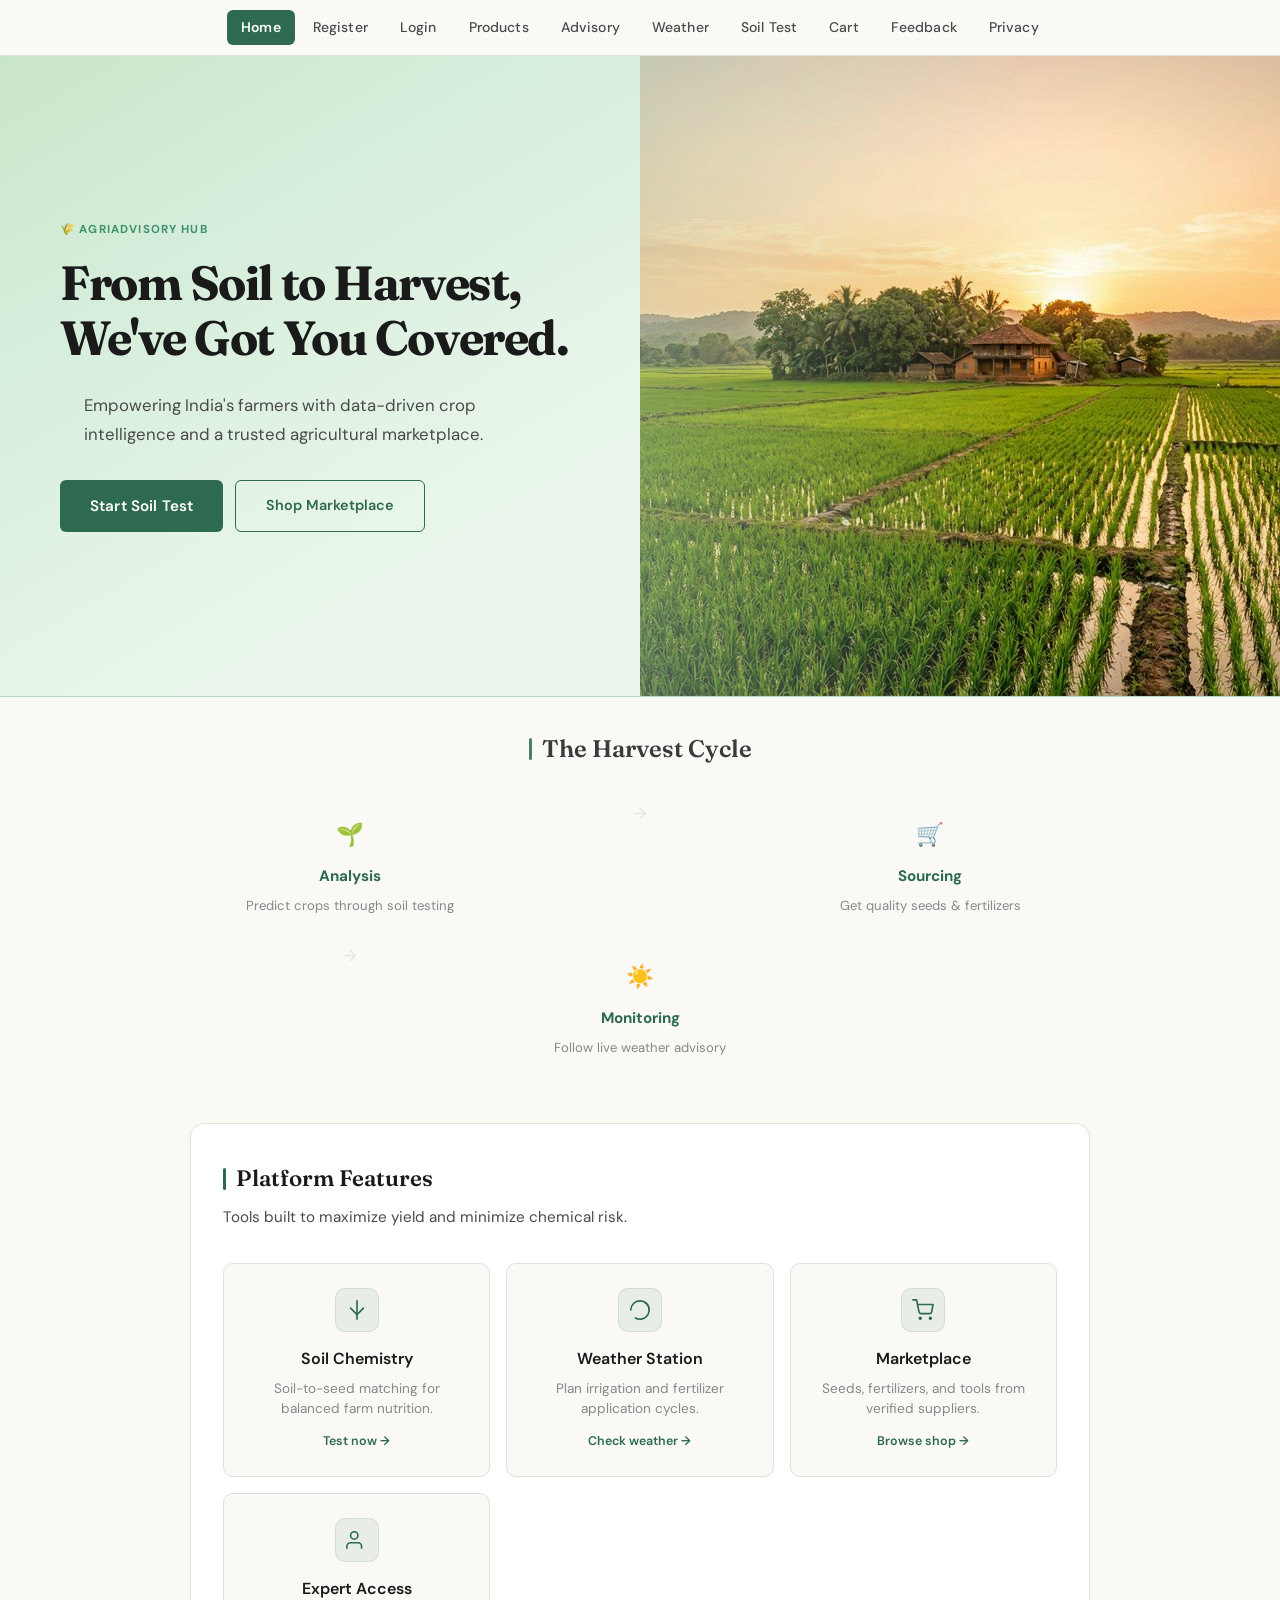
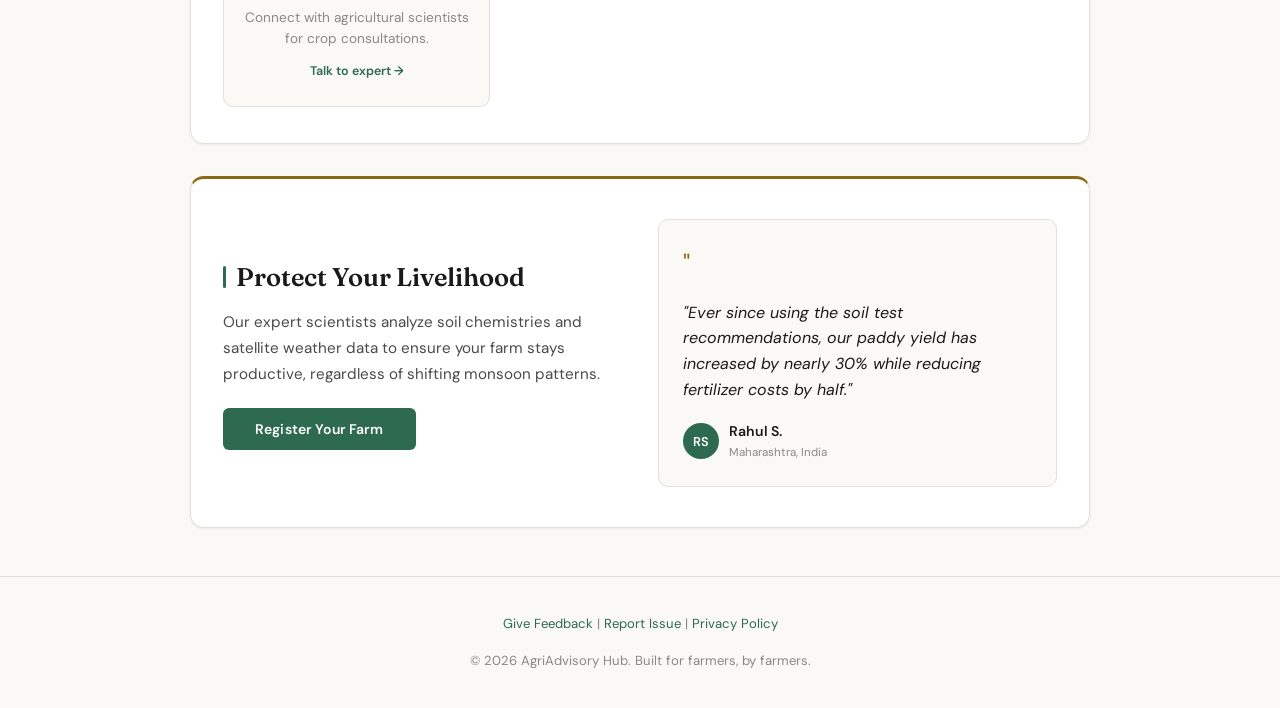
==== commit e67867c6: "Add feedback and report issues pages with backend and database integration" ====
--- a/index.html
+++ b/index.html
@@ -21,6 +21,7 @@
     <a href="weather.html">Weather</a>
     <a href="soil.html">Soil Test</a>
     <a href="checkout.html">Cart</a>
+    <a href="feedback.html">Feedback</a>
     <a href="privacy.html">Privacy</a>
   </nav>
 
@@ -173,6 +174,11 @@
   </div>
 
   <footer>
+    <div style="margin-bottom: 15px;">
+      <a href="feedback.html">Give Feedback</a> |
+      <a href="report_issue.html">Report Issue</a> |
+      <a href="privacy.html">Privacy Policy</a>
+    </div>
     <p>&copy; 2026 AgriAdvisory Hub. Built for farmers, by farmers.</p>
   </footer>
 
